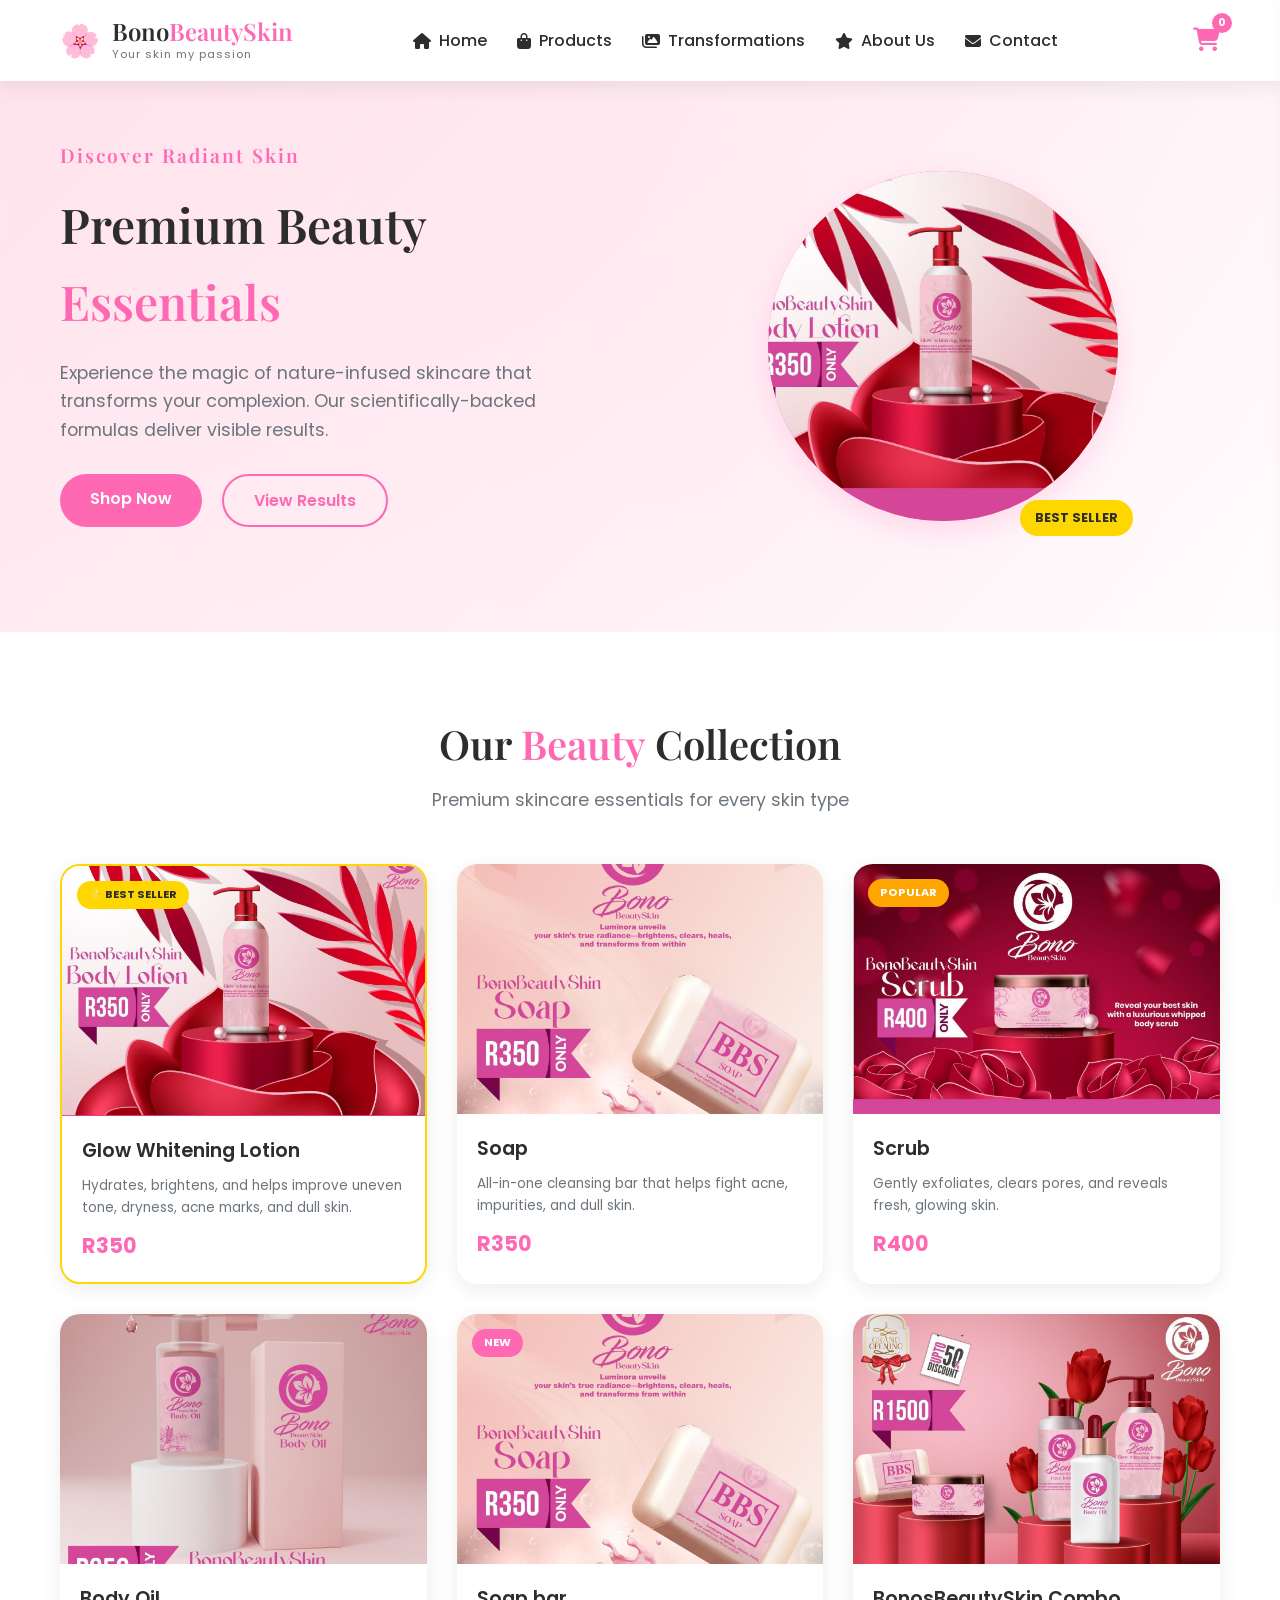
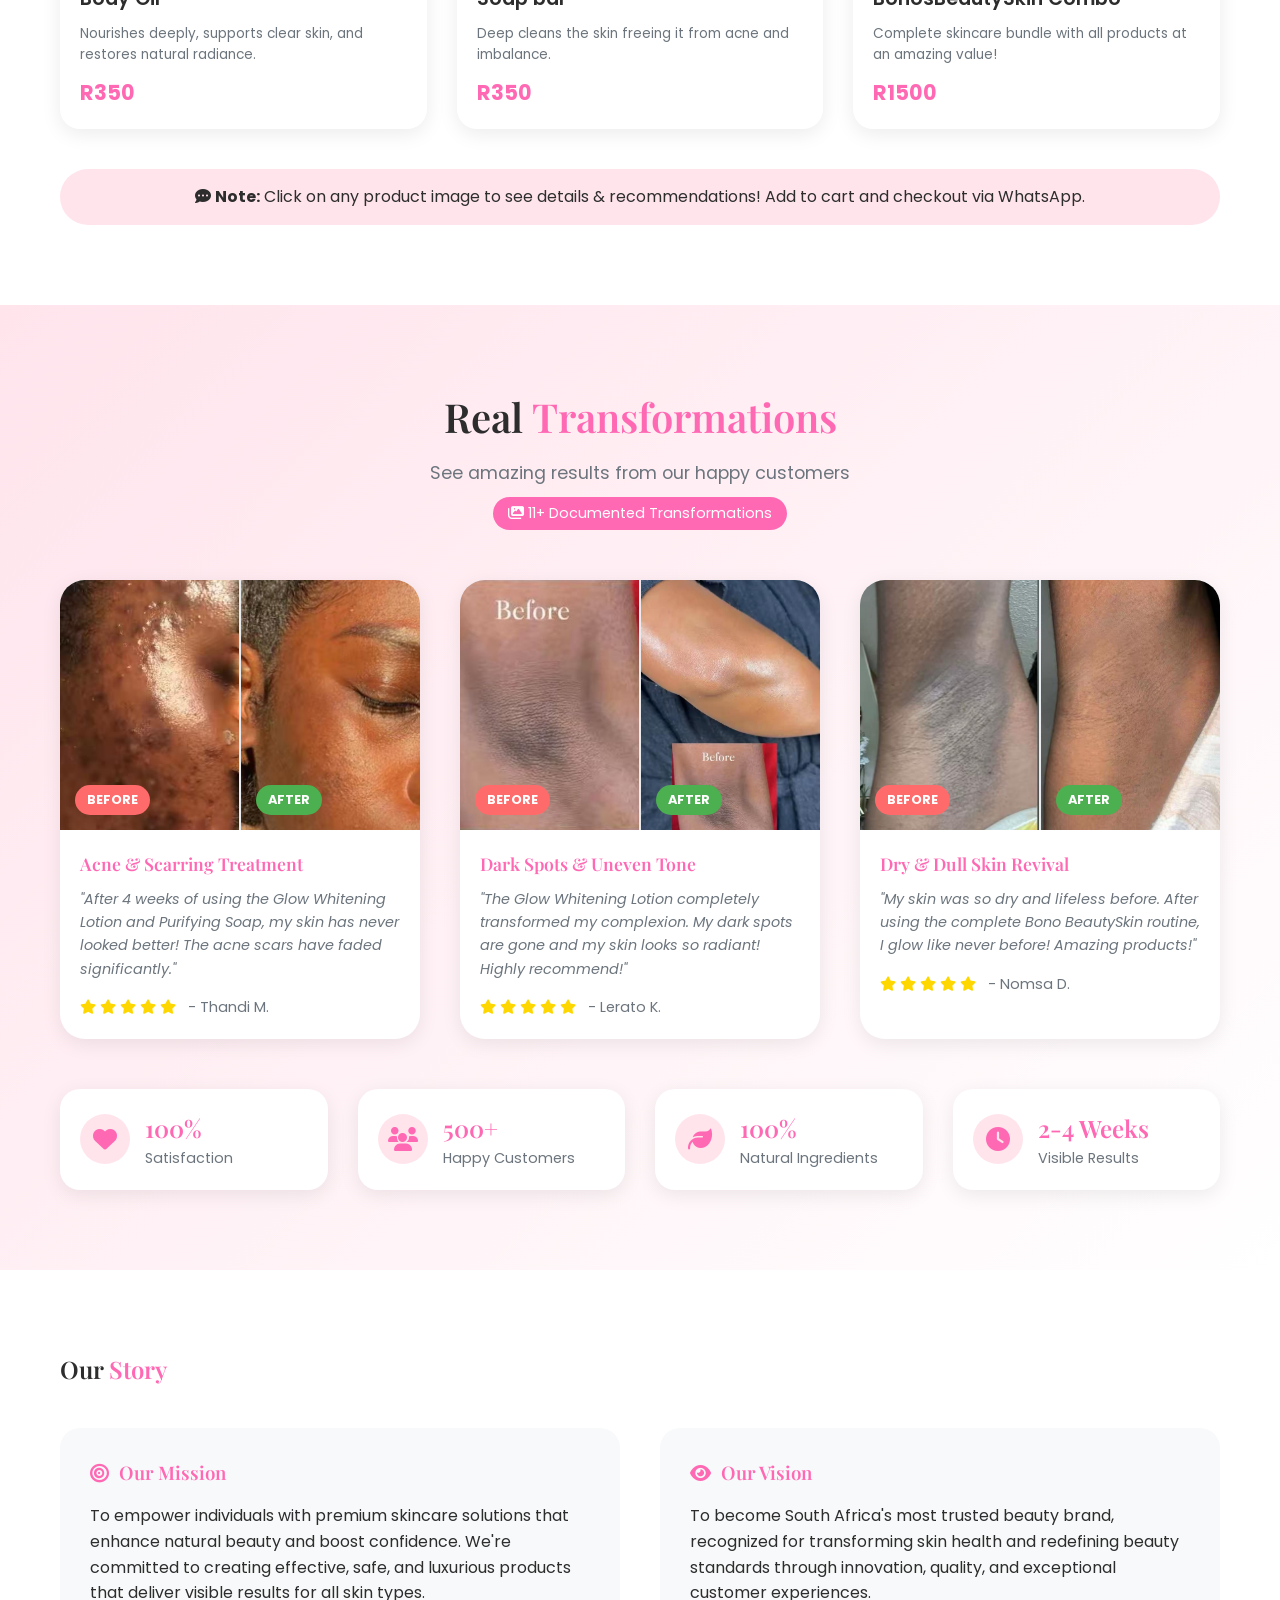
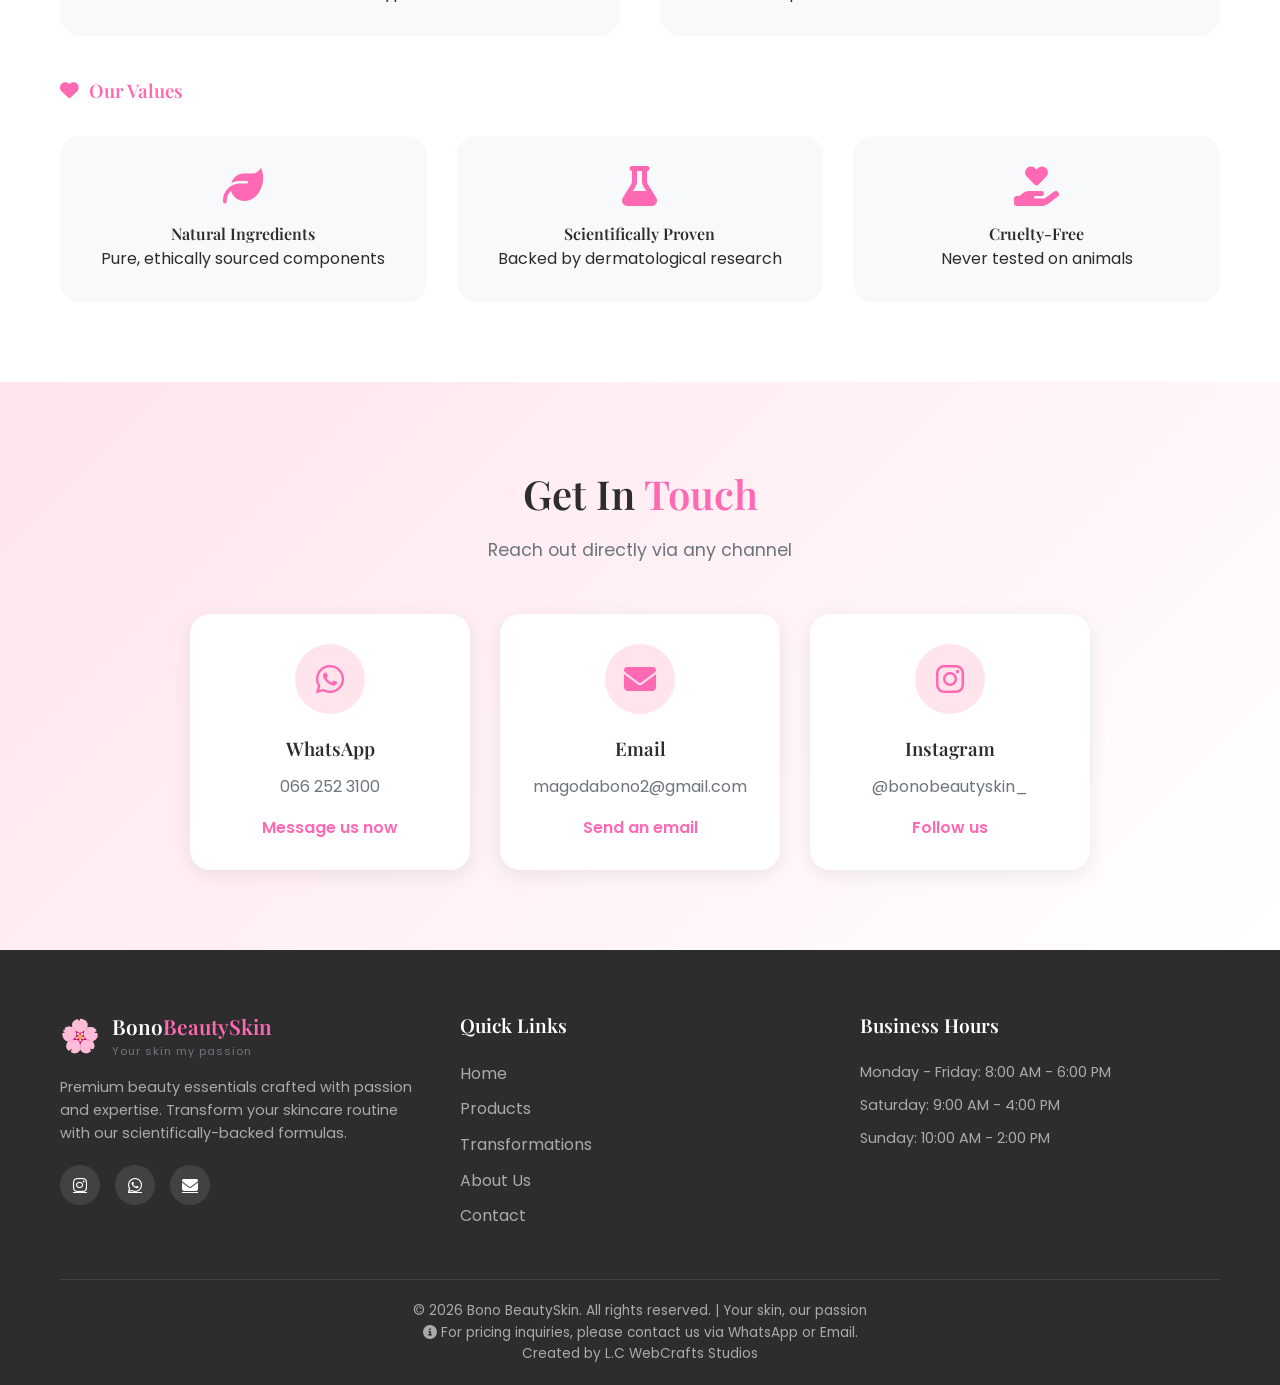
==== index.html @ 4035cdbd "Add files via upload" ====
<!DOCTYPE html>
<html lang="en">
<head>
    <meta charset="UTF-8">
    <meta name="viewport" content="width=device-width, initial-scale=1.0, user-scalable=yes">
    <title>Bono BeautySkin - Your Skin, My Passion</title>
    <link rel="stylesheet" href="style.css">
    <link rel="stylesheet" href="https://cdnjs.cloudflare.com/ajax/libs/font-awesome/6.4.0/css/all.min.css">
    <link href="https://fonts.googleapis.com/css2?family=Poppins:wght@300;400;500;600;700;800&family=Playfair+Display:wght@400;500;600;700;800&display=swap" rel="stylesheet">
</head>
<body>
    <!-- Header with Navigation -->
    <header class="header">
        <div class="container">
            <nav class="navbar">
                <div class="logo">
                    <div class="logo-icon">🌸</div>
                    <div class="logo-text">
                        <h1>Bono<span>BeautySkin</span></h1>
                        <p class="slogan">Your skin my passion</p>
                    </div>
                </div>
                
                <div class="nav-toggle" id="navToggle">
                    <i class="fas fa-bars"></i>
                </div>
                
                <ul class="nav-menu" id="navMenu">
                    <li><a href="#home"><i class="fas fa-home"></i> Home</a></li>
                    <li><a href="#products"><i class="fas fa-shopping-bag"></i> Products</a></li>
                    <li><a href="#before-after"><i class="fas fa-images"></i> Transformations</a></li>
                    <li><a href="#about"><i class="fas fa-star"></i> About Us</a></li>
                    <li><a href="#contact"><i class="fas fa-envelope"></i> Contact</a></li>
                </ul>
                
                <div class="cart-icon" id="cartIcon">
                    <i class="fas fa-shopping-cart"></i>
                    <span class="cart-count" id="cartCount">0</span>
                </div>
            </nav>
        </div>
    </header>

    <!-- Cart Sidebar -->
    <div class="cart-sidebar" id="cartSidebar">
        <div class="cart-header">
            <h3><i class="fas fa-shopping-bag"></i> Your Cart</h3>
            <button class="close-cart" id="closeCart"><i class="fas fa-times"></i></button>
        </div>
        <div class="cart-items" id="cartItems">
            <div class="empty-cart">
                <i class="fas fa-shopping-cart"></i>
                <p>Your cart is empty</p>
                <span>Add some beautiful products!</span>
            </div>
        </div>
        <div class="cart-footer">
            <div class="cart-total">
                <span>Total:</span>
                <span id="cartTotal">R0</span>
            </div>
            <button class="checkout-btn" id="checkoutBtn">
                <i class="fab fa-whatsapp"></i> Send Receipt via WhatsApp
            </button>
            <button class="clear-cart-btn" id="clearCartBtn">
                <i class="fas fa-trash-alt"></i> Clear Cart
            </button>
        </div>
    </div>
    <div class="cart-overlay" id="cartOverlay"></div>

    <!-- Hero Section -->
    <section id="home" class="hero">
        <div class="container">
            <div class="hero-content">
                <div class="hero-text">
                    <h2>Discover Radiant Skin</h2>
                    <h1>Premium Beauty <span class="highlight">Essentials</span></h1>
                    <p class="hero-subtitle">Experience the magic of nature-infused skincare that transforms your complexion. Our scientifically-backed formulas deliver visible results.</p>
                    <div class="hero-buttons">
                        <a href="#products" class="btn btn-primary">Shop Now</a>
                        <a href="#before-after" class="btn btn-secondary">View Results</a>
                    </div>
                </div>
                <div class="hero-image">
                    <div class="hero-image-container">
                        <div class="hero-product-img" style="background-image: url('images/products/product1.jpg');"></div>
                        <div class="product-badge">BEST SELLER</div>
                    </div>
                </div>
            </div>
        </div>
    </section>

    <!-- Featured Products Section -->
    <section id="products" class="products">
        <div class="container">
            <div class="section-header">
                <h2>Our <span class="highlight">Beauty</span> Collection</h2>
                <p>Premium skincare essentials for every skin type</p>
            </div>
            
            <div class="products-grid">
                <!-- Product 1 - Glow Whitening Lotion (Best Seller) -->
                <div class="product-card featured" data-id="1">
                    <div class="product-image" style="background-image: url('images/products/product1.jpg');">
                        <div class="product-overlay">
                            <button class="quick-view"><i class="fas fa-eye"></i> Quick View</button>
                            <button class="add-to-cart-btn" data-id="1"><i class="fas fa-cart-plus"></i> Add to Cart</button>
                        </div>
                        <span class="product-badge-best">⭐ BEST SELLER</span>
                    </div>
                    <div class="product-info">
                        <h3>Glow Whitening Lotion</h3>
                        <p>Hydrates, brightens, and helps improve uneven tone, dryness, acne marks, and dull skin.</p>
                        <div class="product-price">R350</div>
                    </div>
                </div>

                <!-- Product 2 -->
                <div class="product-card" data-id="2">
                    <div class="product-image" style="background-image: url('images/products/product2.jpg');">
                        <div class="product-overlay">
                            <button class="quick-view"><i class="fas fa-eye"></i> Quick View</button>
                            <button class="add-to-cart-btn" data-id="2"><i class="fas fa-cart-plus"></i> Add to Cart</button>
                        </div>
                    </div>
                    <div class="product-info">
                        <h3>Soap</h3>
                        <p>All-in-one cleansing bar that helps fight acne, impurities, and dull skin.</p>
                        <div class="product-price">R350</div>
                    </div>
                </div>

                <!-- Product 3 -->
                <div class="product-card" data-id="3">
                    <div class="product-image" style="background-image: url('images/products/product3.jpg');">
                        <div class="product-overlay">
                            <button class="quick-view"><i class="fas fa-eye"></i> Quick View</button>
                            <button class="add-to-cart-btn" data-id="3"><i class="fas fa-cart-plus"></i> Add to Cart</button>
                        </div>
                        <span class="product-badge-popular">POPULAR</span>
                    </div>
                    <div class="product-info">
                        <h3>Scrub</h3>
                        <p>Gently exfoliates, clears pores, and reveals fresh, glowing skin.</p>
                        <div class="product-price">R400</div>
                    </div>
                </div>

                <!-- Product 4 -->
                <div class="product-card" data-id="4">
                    <div class="product-image" style="background-image: url('images/products/product4.jpg');">
                        <div class="product-overlay">
                            <button class="quick-view"><i class="fas fa-eye"></i> Quick View</button>
                            <button class="add-to-cart-btn" data-id="4"><i class="fas fa-cart-plus"></i> Add to Cart</button>
                        </div>
                    </div>
                    <div class="product-info">
                        <h3>Body Oil</h3>
                        <p>Nourishes deeply, supports clear skin, and restores natural radiance.</p>
                        <div class="product-price">R350</div>
                    </div>
                </div>

                <!-- Product 5 -->
                <div class="product-card" data-id="5">
                    <div class="product-image" style="background-image: url('images/products/product5.jpg');">
                        <div class="product-overlay">
                            <button class="quick-view"><i class="fas fa-eye"></i> Quick View</button>
                            <button class="add-to-cart-btn" data-id="5"><i class="fas fa-cart-plus"></i> Add to Cart</button>
                        </div>
                        <span class="product-badge-new">NEW</span>
                    </div>
                    <div class="product-info">
                        <h3>Soap bar</h3>
                        <p>Deep cleans the skin freeing it from acne and imbalance.</p>
                        <div class="product-price">R350</div>
                    </div>
                </div>

                <!-- Product 6 -->
                <div class="product-card" data-id="6">
                    <div class="product-image" style="background-image: url('images/products/product6.jpg');">
                        <div class="product-overlay">
                            <button class="quick-view"><i class="fas fa-eye"></i> Quick View</button>
                            <button class="add-to-cart-btn" data-id="6"><i class="fas fa-cart-plus"></i> Add to Cart</button>
                        </div>
                    </div>
                    <div class="product-info">
                        <h3>BonosBeautySkin Combo</h3>
                        <p>Complete skincare bundle with all products at an amazing value!</p>
                        <div class="product-price">R1500</div>
                    </div>
                </div>
            </div>
            
            <div class="price-note">
                <p><i class="fas fa-comment-dots"></i> <strong>Note:</strong> Click on any product image to see details & recommendations! Add to cart and checkout via WhatsApp.</p>
            </div>
        </div>
    </section>

    <!-- Transformations Section -->
    <section id="before-after" class="before-after">
        <div class="container">
            <div class="section-header">
                <h2>Real <span class="highlight">Transformations</span></h2>
                <p>See amazing results from our happy customers</p>
                <div class="transform-count"><i class="fas fa-images"></i> 11+ Documented Transformations</div>
            </div>
            
            <!-- Transformation Gallery -->
            <div class="transformations-gallery">
                <div class="transformation-card">
                    <div class="transformation-images">
                        <div class="before-img" style="background-image: url('images/transformations/before1.jpg');">
                            <span class="label">BEFORE</span>
                        </div>
                        <div class="after-img" style="background-image: url('images/transformations/after1.jpg');">
                            <span class="label">AFTER</span>
                        </div>
                    </div>
                    <div class="transformation-info">
                        <h4>Acne & Scarring Treatment</h4>
                        <p>"After 4 weeks of using the Glow Whitening Lotion and Purifying Soap, my skin has never looked better! The acne scars have faded significantly."</p>
                        <div class="customer-rating">
                            <i class="fas fa-star"></i>
                            <i class="fas fa-star"></i>
                            <i class="fas fa-star"></i>
                            <i class="fas fa-star"></i>
                            <i class="fas fa-star"></i>
                            <span>- Thandi M.</span>
                        </div>
                    </div>
                </div>

                <div class="transformation-card">
                    <div class="transformation-images">
                        <div class="before-img" style="background-image: url('images/transformations/before2.jpg');">
                            <span class="label">BEFORE</span>
                        </div>
                        <div class="after-img" style="background-image: url('images/transformations/after2.jpg');">
                            <span class="label">AFTER</span>
                        </div>
                    </div>
                    <div class="transformation-info">
                        <h4>Dark Spots & Uneven Tone</h4>
                        <p>"The Glow Whitening Lotion completely transformed my complexion. My dark spots are gone and my skin looks so radiant! Highly recommend!"</p>
                        <div class="customer-rating">
                            <i class="fas fa-star"></i>
                            <i class="fas fa-star"></i>
                            <i class="fas fa-star"></i>
                            <i class="fas fa-star"></i>
                            <i class="fas fa-star"></i>
                            <span>- Lerato K.</span>
                        </div>
                    </div>
                </div>

                <div class="transformation-card">
                    <div class="transformation-images">
                        <div class="before-img" style="background-image: url('images/transformations/before3.jpg');">
                            <span class="label">BEFORE</span>
                        </div>
                        <div class="after-img" style="background-image: url('images/transformations/after3.jpg');">
                            <span class="label">AFTER</span>
                        </div>
                    </div>
                    <div class="transformation-info">
                        <h4>Dry & Dull Skin Revival</h4>
                        <p>"My skin was so dry and lifeless before. After using the complete Bono BeautySkin routine, I glow like never before! Amazing products!"</p>
                        <div class="customer-rating">
                            <i class="fas fa-star"></i>
                            <i class="fas fa-star"></i>
                            <i class="fas fa-star"></i>
                            <i class="fas fa-star"></i>
                            <i class="fas fa-star"></i>
                            <span>- Nomsa D.</span>
                        </div>
                    </div>
                </div>
            </div>

            <div class="stats-banner">
                <div class="stat-item">
                    <div class="stat-icon"><i class="fas fa-heart"></i></div>
                    <div class="stat-content">
                        <h3>100%</h3>
                        <p>Satisfaction</p>
                    </div>
                </div>
                <div class="stat-item">
                    <div class="stat-icon"><i class="fas fa-users"></i></div>
                    <div class="stat-content">
                        <h3>500+</h3>
                        <p>Happy Customers</p>
                    </div>
                </div>
                <div class="stat-item">
                    <div class="stat-icon"><i class="fas fa-leaf"></i></div>
                    <div class="stat-content">
                        <h3>100%</h3>
                        <p>Natural Ingredients</p>
                    </div>
                </div>
                <div class="stat-item">
                    <div class="stat-icon"><i class="fas fa-clock"></i></div>
                    <div class="stat-content">
                        <h3>2-4 Weeks</h3>
                        <p>Visible Results</p>
                    </div>
                </div>
            </div>
        </div>
    </section>

    <!-- About Section -->
    <section id="about" class="about">
        <div class="container">
            <div class="about-text">
                <h2>Our <span class="highlight">Story</span></h2>
                <div class="mission-vision">
                    <div class="mission">
                        <h3><i class="fas fa-bullseye"></i> Our Mission</h3>
                        <p>To empower individuals with premium skincare solutions that enhance natural beauty and boost confidence. We're committed to creating effective, safe, and luxurious products that deliver visible results for all skin types.</p>
                    </div>
                    <div class="vision">
                        <h3><i class="fas fa-eye"></i> Our Vision</h3>
                        <p>To become South Africa's most trusted beauty brand, recognized for transforming skin health and redefining beauty standards through innovation, quality, and exceptional customer experiences.</p>
                    </div>
                </div>
                <div class="values">
                    <h3><i class="fas fa-heart"></i> Our Values</h3>
                    <div class="values-grid">
                        <div class="value-item">
                            <i class="fas fa-leaf"></i>
                            <h4>Natural Ingredients</h4>
                            <p>Pure, ethically sourced components</p>
                        </div>
                        <div class="value-item">
                            <i class="fas fa-flask"></i>
                            <h4>Scientifically Proven</h4>
                            <p>Backed by dermatological research</p>
                        </div>
                        <div class="value-item">
                            <i class="fas fa-hand-holding-heart"></i>
                            <h4>Cruelty-Free</h4>
                            <p>Never tested on animals</p>
                        </div>
                    </div>
                </div>
            </div>
        </div>
    </section>

    <!-- Contact Section -->
    <section id="contact" class="contact">
        <div class="container">
            <div class="section-header">
                <h2>Get In <span class="highlight">Touch</span></h2>
                <p>Reach out directly via any channel</p>
            </div>
            <div class="contact-info-full">
                <div class="contact-card">
                    <div class="contact-icon"><i class="fab fa-whatsapp"></i></div>
                    <div class="contact-details">
                        <h3>WhatsApp</h3>
                        <p>066 252 3100</p>
                        <a href="https://wa.me/27662523100" class="contact-link">Message us now</a>
                    </div>
                </div>
                <div class="contact-card">
                    <div class="contact-icon"><i class="fas fa-envelope"></i></div>
                    <div class="contact-details">
                        <h3>Email</h3>
                        <p>magodabono2@gmail.com</p>
                        <a href="mailto:magodabono2@gmail.com" class="contact-link">Send an email</a>
                    </div>
                </div>
                <div class="contact-card">
                    <div class="contact-icon"><i class="fab fa-instagram"></i></div>
                    <div class="contact-details">
                        <h3>Instagram</h3>
                        <p>@bonobeautyskin_</p>
                        <a href="https://instagram.com/bonobeautyskin_" class="contact-link">Follow us</a>
                    </div>
                </div>
            </div>
        </div>
    </section>

    <!-- Footer -->
    <footer class="footer">
        <div class="container">
            <div class="footer-content">
                <div class="footer-section">
                    <div class="logo">
                        <div class="logo-icon">🌸</div>
                        <div class="logo-text">
                            <h2>Bono<span>BeautySkin</span></h2>
                            <p class="slogan">Your skin my passion</p>
                        </div>
                    </div>
                    <p class="footer-description">Premium beauty essentials crafted with passion and expertise. Transform your skincare routine with our scientifically-backed formulas.</p>
                    <div class="social-links">
                        <a href="https://instagram.com/bonobeautyskin_" class="social-link"><i class="fab fa-instagram"></i></a>
                        <a href="https://wa.me/27662523100" class="social-link"><i class="fab fa-whatsapp"></i></a>
                        <a href="mailto:magodabono2@gmail.com" class="social-link"><i class="fas fa-envelope"></i></a>
                    </div>
                </div>
                <div class="footer-section">
                    <h3>Quick Links</h3>
                    <ul>
                        <li><a href="#home">Home</a></li>
                        <li><a href="#products">Products</a></li>
                        <li><a href="#before-after">Transformations</a></li>
                        <li><a href="#about">About Us</a></li>
                        <li><a href="#contact">Contact</a></li>
                    </ul>
                </div>
                <div class="footer-section">
                    <h3>Business Hours</h3>
                    <ul class="business-hours">
                        <li>Monday - Friday: 8:00 AM - 6:00 PM</li>
                        <li>Saturday: 9:00 AM - 4:00 PM</li>
                        <li>Sunday: 10:00 AM - 2:00 PM</li>
                    </ul>
                </div>
            </div>
            <div class="footer-bottom">
                <p>&copy; <span id="currentYear"></span> Bono BeautySkin. All rights reserved. | Your skin, our passion</p>
                <p class="price-disclaimer"><i class="fas fa-info-circle"></i> For pricing inquiries, please contact us via WhatsApp or Email.</p>
                <p class="created-by">Created by L.C WebCrafts Studios</p>
            </div>
        </div>
    </footer>

    <!-- Product Modal -->
    <div class="product-modal" id="productModal">
        <div class="modal-overlay" id="modalOverlay"></div>
        <div class="modal-content">
            <button class="modal-close" id="modalClose"><i class="fas fa-times"></i></button>
            <div id="modalProductContent"></div>
        </div>
    </div>

    <script src="script.js"></script>
</body>
</html>
---- style.css ----
/* Reset & Base Styles */
* {
    margin: 0;
    padding: 0;
    box-sizing: border-box;
}

:root {
    --primary-pink: #ff69b4;
    --dark-pink: #db7093;
    --light-pink: #ffb6c1;
    --soft-pink: #ffe4ec;
    --text-dark: #2d2d2d;
    --text-light: #6c757d;
    --white: #ffffff;
    --light-gray: #f8f9fa;
    --medium-gray: #e9ecef;
    --shadow: 0 5px 20px rgba(0, 0, 0, 0.08);
    --shadow-hover: 0 10px 30px rgba(255, 105, 180, 0.2);
    --transition: all 0.3s ease;
}

body {
    font-family: 'Poppins', sans-serif;
    color: var(--text-dark);
    line-height: 1.6;
    overflow-x: hidden;
    background: var(--white);
}

.container {
    max-width: 1200px;
    margin: 0 auto;
    padding: 0 20px;
}

/* Typography */
h1, h2, h3, h4, h5, h6 {
    font-family: 'Playfair Display', serif;
    font-weight: 600;
}

.highlight {
    color: var(--primary-pink);
}

.section-header {
    text-align: center;
    margin-bottom: 50px;
}

.section-header h2 {
    font-size: 2.5rem;
    margin-bottom: 10px;
}

.section-header p {
    color: var(--text-light);
    font-size: 1.1rem;
}

/* Header & Navigation */
.header {
    position: fixed;
    top: 0;
    width: 100%;
    background: var(--white);
    box-shadow: var(--shadow);
    z-index: 1000;
    transition: var(--transition);
}

.navbar {
    display: flex;
    justify-content: space-between;
    align-items: center;
    padding: 15px 0;
}

.logo {
    display: flex;
    align-items: center;
    gap: 12px;
}

.logo-icon {
    font-size: 2rem;
}

.logo-text h1 {
    font-size: 1.5rem;
    margin: 0;
    line-height: 1.2;
}

.logo-text h1 span {
    color: var(--primary-pink);
}

.slogan {
    font-size: 0.7rem;
    color: var(--text-light);
    letter-spacing: 1px;
}

.nav-menu {
    display: flex;
    list-style: none;
    gap: 30px;
}

.nav-menu li a {
    text-decoration: none;
    color: var(--text-dark);
    font-weight: 500;
    transition: var(--transition);
    display: flex;
    align-items: center;
    gap: 8px;
}

.nav-menu li a:hover {
    color: var(--primary-pink);
}

.nav-toggle {
    display: none;
    font-size: 1.5rem;
    cursor: pointer;
}

/* Cart Icon */
.cart-icon {
    position: relative;
    cursor: pointer;
    font-size: 1.5rem;
    color: var(--primary-pink);
    transition: var(--transition);
    margin-left: 15px;
}

.cart-icon:hover {
    transform: scale(1.1);
}

.cart-count {
    position: absolute;
    top: -8px;
    right: -12px;
    background: var(--primary-pink);
    color: white;
    font-size: 0.7rem;
    font-weight: bold;
    width: 20px;
    height: 20px;
    border-radius: 50%;
    display: flex;
    align-items: center;
    justify-content: center;
}

/* Cart Sidebar */
.cart-sidebar {
    position: fixed;
    top: 0;
    right: -400px;
    width: 380px;
    height: 100vh;
    background: var(--white);
    box-shadow: -5px 0 30px rgba(0, 0, 0, 0.1);
    z-index: 2000;
    transition: right 0.4s cubic-bezier(0.2, 0.9, 0.4, 1.1);
    display: flex;
    flex-direction: column;
}

.cart-sidebar.open {
    right: 0;
}

.cart-overlay {
    position: fixed;
    top: 0;
    left: 0;
    width: 100%;
    height: 100%;
    background: rgba(0, 0, 0, 0.5);
    backdrop-filter: blur(5px);
    z-index: 1999;
    opacity: 0;
    visibility: hidden;
    transition: all 0.3s ease;
}

.cart-overlay.active {
    opacity: 1;
    visibility: visible;
}

.cart-header {
    padding: 20px;
    background: linear-gradient(135deg, var(--primary-pink), var(--dark-pink));
    color: white;
    display: flex;
    justify-content: space-between;
    align-items: center;
}

.cart-header h3 {
    margin: 0;
    font-size: 1.3rem;
}

.close-cart {
    background: none;
    border: none;
    color: white;
    font-size: 1.5rem;
    cursor: pointer;
    transition: var(--transition);
}

.close-cart:hover {
    transform: rotate(90deg);
}

.cart-items {
    flex: 1;
    overflow-y: auto;
    padding: 20px;
}

.empty-cart {
    text-align: center;
    padding: 50px 20px;
    color: var(--text-light);
}

.empty-cart i {
    font-size: 4rem;
    color: var(--light-pink);
    margin-bottom: 15px;
}

.empty-cart p {
    font-size: 1.1rem;
    margin-bottom: 5px;
}

.empty-cart span {
    font-size: 0.9rem;
}

.cart-item {
    display: flex;
    gap: 15px;
    margin-bottom: 20px;
    padding-bottom: 15px;
    border-bottom: 1px solid var(--medium-gray);
    animation: slideIn 0.3s ease;
}

.cart-item-img {
    width: 70px;
    height: 70px;
    background-size: cover !important;
    background-position: center !important;
    border-radius: 12px;
}

.cart-item-details {
    flex: 1;
}

.cart-item-details h4 {
    font-size: 1rem;
    margin-bottom: 5px;
    font-family: 'Poppins', sans-serif;
}

.cart-item-price {
    color: var(--primary-pink);
    font-weight: 600;
    font-size: 0.9rem;
}

.cart-item-quantity {
    display: flex;
    align-items: center;
    gap: 10px;
    margin-top: 8px;
}

.qty-btn {
    width: 28px;
    height: 28px;
    border-radius: 50%;
    border: none;
    background: var(--soft-pink);
    color: var(--primary-pink);
    cursor: pointer;
    font-weight: bold;
    transition: var(--transition);
}

.qty-btn:hover {
    background: var(--primary-pink);
    color: white;
    transform: scale(1.05);
}

.remove-item {
    background: none;
    border: none;
    color: #ff6b6b;
    cursor: pointer;
    font-size: 1rem;
    margin-left: auto;
    transition: var(--transition);
}

.remove-item:hover {
    transform: scale(1.1);
    color: #ff4444;
}

.cart-footer {
    padding: 20px;
    border-top: 1px solid var(--medium-gray);
}

.cart-total {
    font-size: 1.3rem;
    font-weight: bold;
    margin-bottom: 15px;
    display: flex;
    justify-content: space-between;
}

.checkout-btn, .clear-cart-btn {
    width: 100%;
    padding: 14px;
    border-radius: 30px;
    font-weight: 600;
    cursor: pointer;
    transition: var(--transition);
    display: flex;
    align-items: center;
    justify-content: center;
    gap: 10px;
    margin-bottom: 10px;
    border: none;
}

.checkout-btn {
    background: var(--primary-pink);
    color: white;
}

.checkout-btn:hover {
    background: var(--dark-pink);
    transform: translateY(-2px);
    box-shadow: 0 5px 15px rgba(255, 105, 180, 0.3);
}

.clear-cart-btn {
    background: transparent;
    color: var(--text-light);
    border: 1px solid var(--medium-gray);
}

.clear-cart-btn:hover {
    background: #ff6b6b;
    color: white;
    border-color: #ff6b6b;
}

/* Hero Section */
.hero {
    padding: 140px 0 80px;
    background: linear-gradient(135deg, var(--soft-pink) 0%, var(--white) 100%);
    position: relative;
    overflow: hidden;
}

.hero::before {
    content: '';
    position: absolute;
    top: -50%;
    right: -50%;
    width: 200%;
    height: 200%;
    background: radial-gradient(circle, rgba(255,105,180,0.05) 0%, transparent 70%);
    animation: rotate 20s linear infinite;
}

@keyframes rotate {
    from { transform: rotate(0deg); }
    to { transform: rotate(360deg); }
}

.hero-content {
    display: flex;
    align-items: center;
    gap: 50px;
    flex-wrap: wrap;
    position: relative;
    z-index: 1;
}

.hero-text {
    flex: 1;
}

.hero-text h2 {
    font-size: 1.2rem;
    color: var(--primary-pink);
    letter-spacing: 2px;
    margin-bottom: 15px;
}

.hero-text h1 {
    font-size: 3rem;
    margin-bottom: 20px;
}

.hero-subtitle {
    font-size: 1.1rem;
    color: var(--text-light);
    margin-bottom: 30px;
}

.hero-buttons {
    display: flex;
    gap: 20px;
    flex-wrap: wrap;
    margin-bottom: 25px;
}

.btn {
    padding: 12px 30px;
    border-radius: 30px;
    text-decoration: none;
    font-weight: 600;
    transition: var(--transition);
    display: inline-block;
}

.btn-primary {
    background: var(--primary-pink);
    color: white;
}

.btn-primary:hover {
    background: var(--dark-pink);
    transform: translateY(-2px);
    box-shadow: var(--shadow-hover);
}

.btn-secondary {
    border: 2px solid var(--primary-pink);
    color: var(--primary-pink);
}

.btn-secondary:hover {
    background: var(--primary-pink);
    color: white;
}

.hero-image {
    flex: 1;
    display: flex;
    justify-content: center;
}

.hero-image-container {
    width: 350px;
    height: 350px;
    background: linear-gradient(135deg, var(--primary-pink), var(--dark-pink));
    border-radius: 50%;
    position: relative;
    box-shadow: var(--shadow-hover);
    animation: float 3s ease-in-out infinite;
}

@keyframes float {
    0%, 100% { transform: translateY(0px); }
    50% { transform: translateY(-20px); }
}

.hero-product-img {
    width: 100%;
    height: 100%;
    background-size: cover;
    background-position: center;
    border-radius: 50%;
}

.product-badge {
    position: absolute;
    bottom: -15px;
    right: -15px;
    background: gold;
    color: #2d2d2d;
    padding: 8px 15px;
    border-radius: 20px;
    font-weight: bold;
    font-size: 0.8rem;
    animation: bounce 1s ease-in-out;
}

@keyframes bounce {
    0%, 100% { transform: translateY(0); }
    50% { transform: translateY(-10px); }
}

/* Products Section */
.products {
    padding: 80px 0;
    background: var(--white);
}

.products-grid {
    display: grid;
    grid-template-columns: repeat(auto-fill, minmax(300px, 1fr));
    gap: 30px;
}

.product-card {
    background: var(--white);
    border-radius: 20px;
    overflow: hidden;
    box-shadow: var(--shadow);
    transition: all 0.4s cubic-bezier(0.2, 0.9, 0.4, 1.1);
    animation: fadeInUp 0.6s ease-out;
}

.product-card:hover {
    transform: translateY(-10px);
    box-shadow: var(--shadow-hover);
}

.product-card.featured {
    border: 2px solid gold;
    position: relative;
}

.product-image {
    height: 250px;
    background-size: cover !important;
    background-position: center !important;
    position: relative;
    cursor: pointer;
    overflow: hidden;
}

.product-overlay {
    position: absolute;
    top: 0;
    left: 0;
    width: 100%;
    height: 100%;
    background: rgba(0, 0, 0, 0.7);
    display: flex;
    flex-direction: column;
    justify-content: center;
    align-items: center;
    gap: 15px;
    opacity: 0;
    transition: all 0.4s ease;
}

.product-card:hover .product-overlay {
    opacity: 1;
}

.quick-view, .add-to-cart-btn {
    padding: 10px 20px;
    border-radius: 30px;
    border: none;
    cursor: pointer;
    font-weight: 500;
    transition: all 0.3s ease;
}

.quick-view {
    background: var(--white);
    color: var(--primary-pink);
}

.add-to-cart-btn {
    background: var(--primary-pink);
    color: white;
}

.quick-view:hover, .add-to-cart-btn:hover {
    transform: scale(1.05);
}

.product-badge-best, .product-badge-popular, .product-badge-new {
    position: absolute;
    top: 15px;
    left: 15px;
    padding: 5px 12px;
    border-radius: 20px;
    font-size: 0.7rem;
    font-weight: bold;
}

.product-badge-best {
    background: gold;
    color: #2d2d2d;
}

.product-badge-popular {
    background: #ffa500;
    color: white;
}

.product-badge-new {
    background: var(--primary-pink);
    color: white;
}

.product-info {
    padding: 20px;
}

.product-info h3 {
    font-size: 1.2rem;
    margin-bottom: 8px;
    font-family: 'Poppins', sans-serif;
}

.product-info p {
    color: var(--text-light);
    font-size: 0.85rem;
    margin-bottom: 10px;
}

.product-price {
    font-size: 1.3rem;
    font-weight: 700;
    color: var(--primary-pink);
    margin-top: 10px;
}

.price-note {
    text-align: center;
    margin-top: 40px;
    padding: 15px;
    background: var(--soft-pink);
    border-radius: 50px;
}

/* Transformations Gallery */
.before-after {
    padding: 80px 0;
    background: linear-gradient(135deg, var(--soft-pink), var(--white));
}

.transformations-gallery {
    display: grid;
    grid-template-columns: repeat(auto-fit, minmax(320px, 1fr));
    gap: 40px;
    margin-bottom: 50px;
}

.transformation-card {
    background: var(--white);
    border-radius: 25px;
    overflow: hidden;
    box-shadow: var(--shadow);
    transition: all 0.4s ease;
    animation: fadeInUp 0.6s ease-out;
}

.transformation-card:hover {
    transform: translateY(-5px);
    box-shadow: var(--shadow-hover);
}

.transformation-images {
    display: grid;
    grid-template-columns: 1fr 1fr;
    gap: 2px;
    background: var(--medium-gray);
}

.before-img, .after-img {
    height: 250px;
    background-size: cover !important;
    background-position: center !important;
    position: relative;
    transition: transform 0.4s ease;
    overflow: hidden;
    cursor: pointer;
}

.before-img:hover, .after-img:hover {
    transform: scale(1.05);
}

.before-img .label, .after-img .label {
    position: absolute;
    bottom: 15px;
    left: 15px;
    background: rgba(0, 0, 0, 0.7);
    color: white;
    padding: 5px 12px;
    border-radius: 20px;
    font-size: 0.8rem;
    font-weight: bold;
}

.before-img .label {
    background: #ff6b6b;
}

.after-img .label {
    background: #4caf50;
}

.transformation-info {
    padding: 20px;
}

.transformation-info h4 {
    font-size: 1.1rem;
    margin-bottom: 10px;
    color: var(--primary-pink);
}

.transformation-info p {
    color: var(--text-light);
    font-size: 0.9rem;
    margin-bottom: 15px;
    font-style: italic;
}

.customer-rating {
    color: gold;
    font-size: 0.9rem;
}

.customer-rating span {
    color: var(--text-light);
    margin-left: 8px;
}

/* Stats Banner */
.stats-banner {
    display: grid;
    grid-template-columns: repeat(auto-fit, minmax(200px, 1fr));
    gap: 30px;
    margin-top: 40px;
}

.stat-item {
    display: flex;
    align-items: center;
    gap: 15px;
    background: var(--white);
    padding: 20px;
    border-radius: 20px;
    box-shadow: var(--shadow);
    transition: all 0.3s ease;
}

.stat-item:hover {
    transform: translateY(-5px);
    box-shadow: var(--shadow-hover);
}

.stat-icon {
    width: 50px;
    height: 50px;
    background: var(--soft-pink);
    border-radius: 50%;
    display: flex;
    align-items: center;
    justify-content: center;
    font-size: 1.5rem;
    color: var(--primary-pink);
}

.stat-content h3 {
    font-size: 1.5rem;
    margin: 0;
    color: var(--primary-pink);
}

.stat-content p {
    margin: 0;
    color: var(--text-light);
    font-size: 0.9rem;
}

.transform-count {
    display: inline-block;
    margin-top: 10px;
    padding: 5px 15px;
    background: var(--primary-pink);
    color: white;
    border-radius: 20px;
    font-size: 0.9rem;
}

/* About Section */
.about {
    padding: 80px 0;
    background: var(--white);
}

.mission-vision {
    display: grid;
    grid-template-columns: repeat(auto-fit, minmax(300px, 1fr));
    gap: 40px;
    margin: 40px 0;
}

.mission, .vision {
    background: var(--light-gray);
    padding: 30px;
    border-radius: 20px;
    transition: all 0.3s ease;
}

.mission:hover, .vision:hover {
    transform: translateY(-5px);
    box-shadow: var(--shadow);
}

.mission h3, .vision h3, .values h3 {
    color: var(--primary-pink);
    margin-bottom: 15px;
    display: flex;
    align-items: center;
    gap: 10px;
}

.values-grid {
    display: grid;
    grid-template-columns: repeat(auto-fit, minmax(250px, 1fr));
    gap: 30px;
    margin-top: 30px;
}

.value-item {
    text-align: center;
    padding: 30px;
    background: var(--light-gray);
    border-radius: 20px;
    transition: all 0.3s ease;
}

.value-item:hover {
    transform: translateY(-5px);
    box-shadow: var(--shadow);
}

.value-item i {
    font-size: 2.5rem;
    color: var(--primary-pink);
    margin-bottom: 15px;
}

/* Contact Section */
.contact {
    padding: 80px 0;
    background: linear-gradient(135deg, var(--soft-pink), var(--white));
}

.contact-info-full {
    display: grid;
    grid-template-columns: repeat(auto-fit, minmax(280px, 1fr));
    gap: 30px;
    max-width: 900px;
    margin: 0 auto;
}

.contact-card {
    background: var(--white);
    padding: 30px;
    border-radius: 20px;
    text-align: center;
    transition: all 0.3s ease;
    box-shadow: var(--shadow);
}

.contact-card:hover {
    transform: translateY(-5px);
    box-shadow: var(--shadow-hover);
}

.contact-icon {
    width: 70px;
    height: 70px;
    background: var(--soft-pink);
    border-radius: 50%;
    display: flex;
    align-items: center;
    justify-content: center;
    margin: 0 auto 20px;
    font-size: 2rem;
    color: var(--primary-pink);
}

.contact-details h3 {
    margin-bottom: 10px;
}

.contact-details p {
    color: var(--text-light);
    margin-bottom: 15px;
}

.contact-link {
    color: var(--primary-pink);
    text-decoration: none;
    font-weight: 600;
}

.contact-link:hover {
    text-decoration: underline;
}

/* Footer */
.footer {
    background: #2d2d2d;
    color: var(--white);
    padding: 60px 0 20px;
}

.footer-content {
    display: grid;
    grid-template-columns: repeat(auto-fit, minmax(250px, 1fr));
    gap: 40px;
    margin-bottom: 40px;
}

.footer-section .logo {
    margin-bottom: 15px;
}

.footer-section .logo-text h2 {
    font-size: 1.3rem;
    color: var(--white);
}

.footer-section .logo-text h2 span {
    color: var(--primary-pink);
}

.footer-description {
    color: #aaa;
    margin-top: 15px;
    font-size: 0.9rem;
}

.social-links {
    display: flex;
    gap: 15px;
    margin-top: 20px;
}

.social-link {
    width: 40px;
    height: 40px;
    background: rgba(255, 255, 255, 0.1);
    border-radius: 50%;
    display: flex;
    align-items: center;
    justify-content: center;
    color: var(--white);
    transition: var(--transition);
}

.social-link:hover {
    background: var(--primary-pink);
    transform: translateY(-3px);
}

.footer-section h3 {
    margin-bottom: 20px;
    font-size: 1.2rem;
}

.footer-section ul {
    list-style: none;
}

.footer-section ul li {
    margin-bottom: 10px;
}

.footer-section ul li a {
    color: #aaa;
    text-decoration: none;
    transition: var(--transition);
}

.footer-section ul li a:hover {
    color: var(--primary-pink);
    padding-left: 5px;
}

.business-hours li {
    color: #aaa;
    font-size: 0.9rem;
}

.footer-bottom {
    text-align: center;
    padding-top: 20px;
    border-top: 1px solid rgba(255, 255, 255, 0.1);
    font-size: 0.85rem;
    color: #aaa;
}

/* Modal Styles */
.product-modal {
    position: fixed;
    top: 0;
    left: 0;
    width: 100%;
    height: 100%;
    z-index: 3000;
    display: flex;
    align-items: center;
    justify-content: center;
    visibility: hidden;
    opacity: 0;
    transition: all 0.3s ease;
}

.product-modal.active {
    visibility: visible;
    opacity: 1;
}

.modal-overlay {
    position: absolute;
    top: 0;
    left: 0;
    width: 100%;
    height: 100%;
    background: rgba(0, 0, 0, 0.7);
    backdrop-filter: blur(8px);
}

.modal-content {
    position: relative;
    background: white;
    max-width: 900px;
    width: 90%;
    max-height: 85vh;
    overflow-y: auto;
    border-radius: 30px;
    padding: 30px;
    animation: modalZoom 0.4s ease;
}

@keyframes modalZoom {
    from { transform: scale(0.9); opacity: 0; }
    to { transform: scale(1); opacity: 1; }
}

.modal-close {
    position: absolute;
    top: 20px;
    right: 25px;
    background: var(--soft-pink);
    border: none;
    width: 40px;
    height: 40px;
    border-radius: 50%;
    font-size: 1.2rem;
    cursor: pointer;
    color: var(--primary-pink);
    transition: var(--transition);
    z-index: 10;
}

.modal-close:hover {
    background: var(--primary-pink);
    color: white;
    transform: rotate(90deg);
}

.modal-product-detail {
    display: flex;
    gap: 30px;
    flex-wrap: wrap;
}

.modal-product-image {
    flex: 1;
    min-width: 200px;
    height: 300px;
    background-size: cover;
    background-position: center;
    border-radius: 20px;
    box-shadow: var(--shadow);
}

.modal-product-info {
    flex: 2;
}

.modal-product-info h2 {
    font-size: 1.8rem;
    margin-bottom: 10px;
}

.modal-price {
    font-size: 1.8rem;
    color: var(--primary-pink);
    font-weight: bold;
    margin: 15px 0;
}

/* Animations */
@keyframes fadeInUp {
    from {
        opacity: 0;
        transform: translateY(30px);
    }
    to {
        opacity: 1;
        transform: translateY(0);
    }
}

@keyframes slideIn {
    from {
        opacity: 0;
        transform: translateX(-20px);
    }
    to {
        opacity: 1;
        transform: translateX(0);
    }
}

@keyframes slideInRight {
    from {
        transform: translateX(100%);
        opacity: 0;
    }
    to {
        transform: translateX(0);
        opacity: 1;
    }
}

@keyframes slideOutRight {
    from {
        transform: translateX(0);
        opacity: 1;
    }
    to {
        transform: translateX(100%);
        opacity: 0;
    }
}

/* Responsive Design */
@media (max-width: 992px) {
    .hero-text h1 {
        font-size: 2.5rem;
    }
    
    .hero-image-container {
        width: 280px;
        height: 280px;
    }
}

@media (max-width: 768px) {
    .nav-toggle {
        display: block;
    }
    
    .nav-menu {
        position: fixed;
        top: 70px;
        left: -100%;
        width: 80%;
        height: calc(100vh - 70px);
        background: var(--white);
        flex-direction: column;
        padding: 40px;
        transition: var(--transition);
        box-shadow: var(--shadow);
    }
    
    .nav-menu.active {
        left: 0;
    }
    
    .hero {
        padding: 100px 0 60px;
    }
    
    .hero-content {
        flex-direction: column;
        text-align: center;
    }
    
    .hero-buttons {
        justify-content: center;
    }
    
    .section-header h2 {
        font-size: 2rem;
    }
    
    .cart-sidebar {
        width: 100%;
        right: -100%;
    }
    
    .modal-content {
        padding: 20px;
    }
    
    .modal-product-detail {
        flex-direction: column;
    }
    
    .modal-product-image {
        height: 200px;
    }
}

@media (max-width: 480px) {
    .products-grid {
        grid-template-columns: 1fr;
    }
    
    .transformations-gallery {
        grid-template-columns: 1fr;
    }
    
    .stats-banner {
        grid-template-columns: 1fr;
    }
}
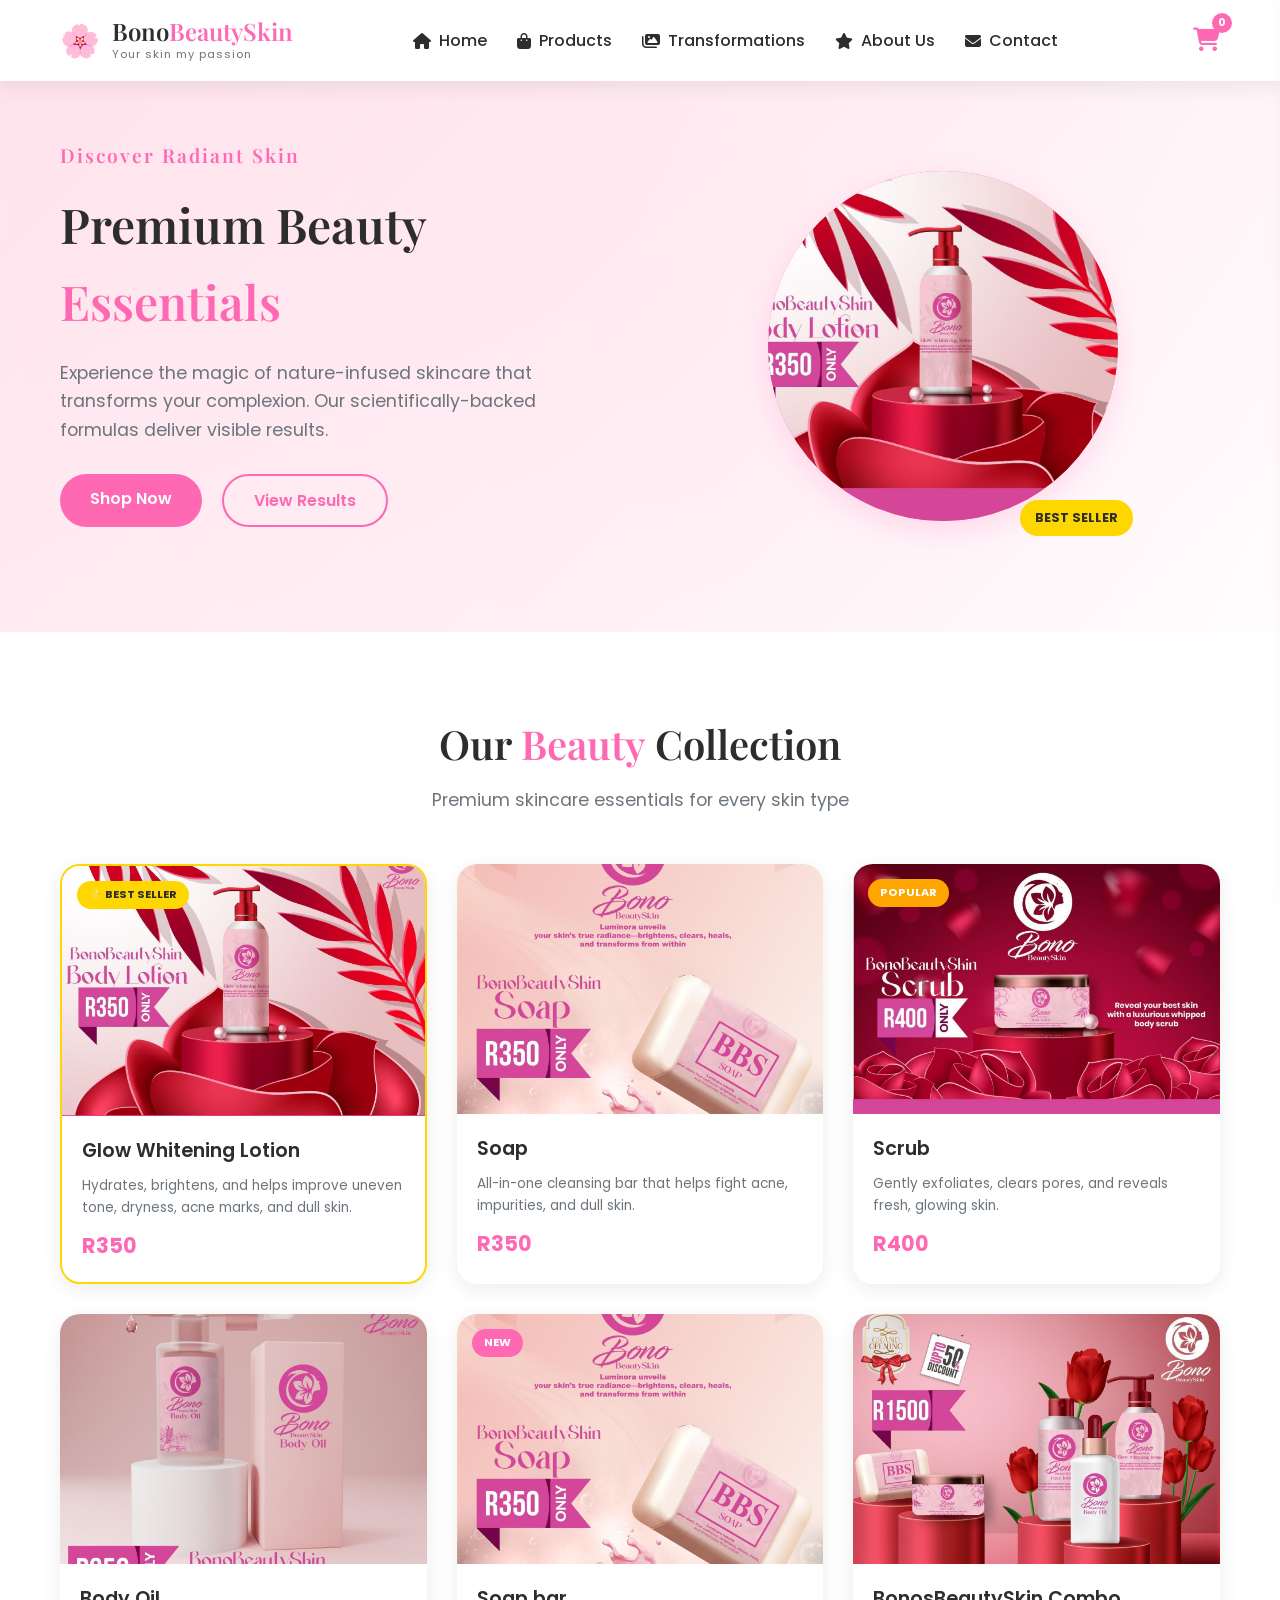
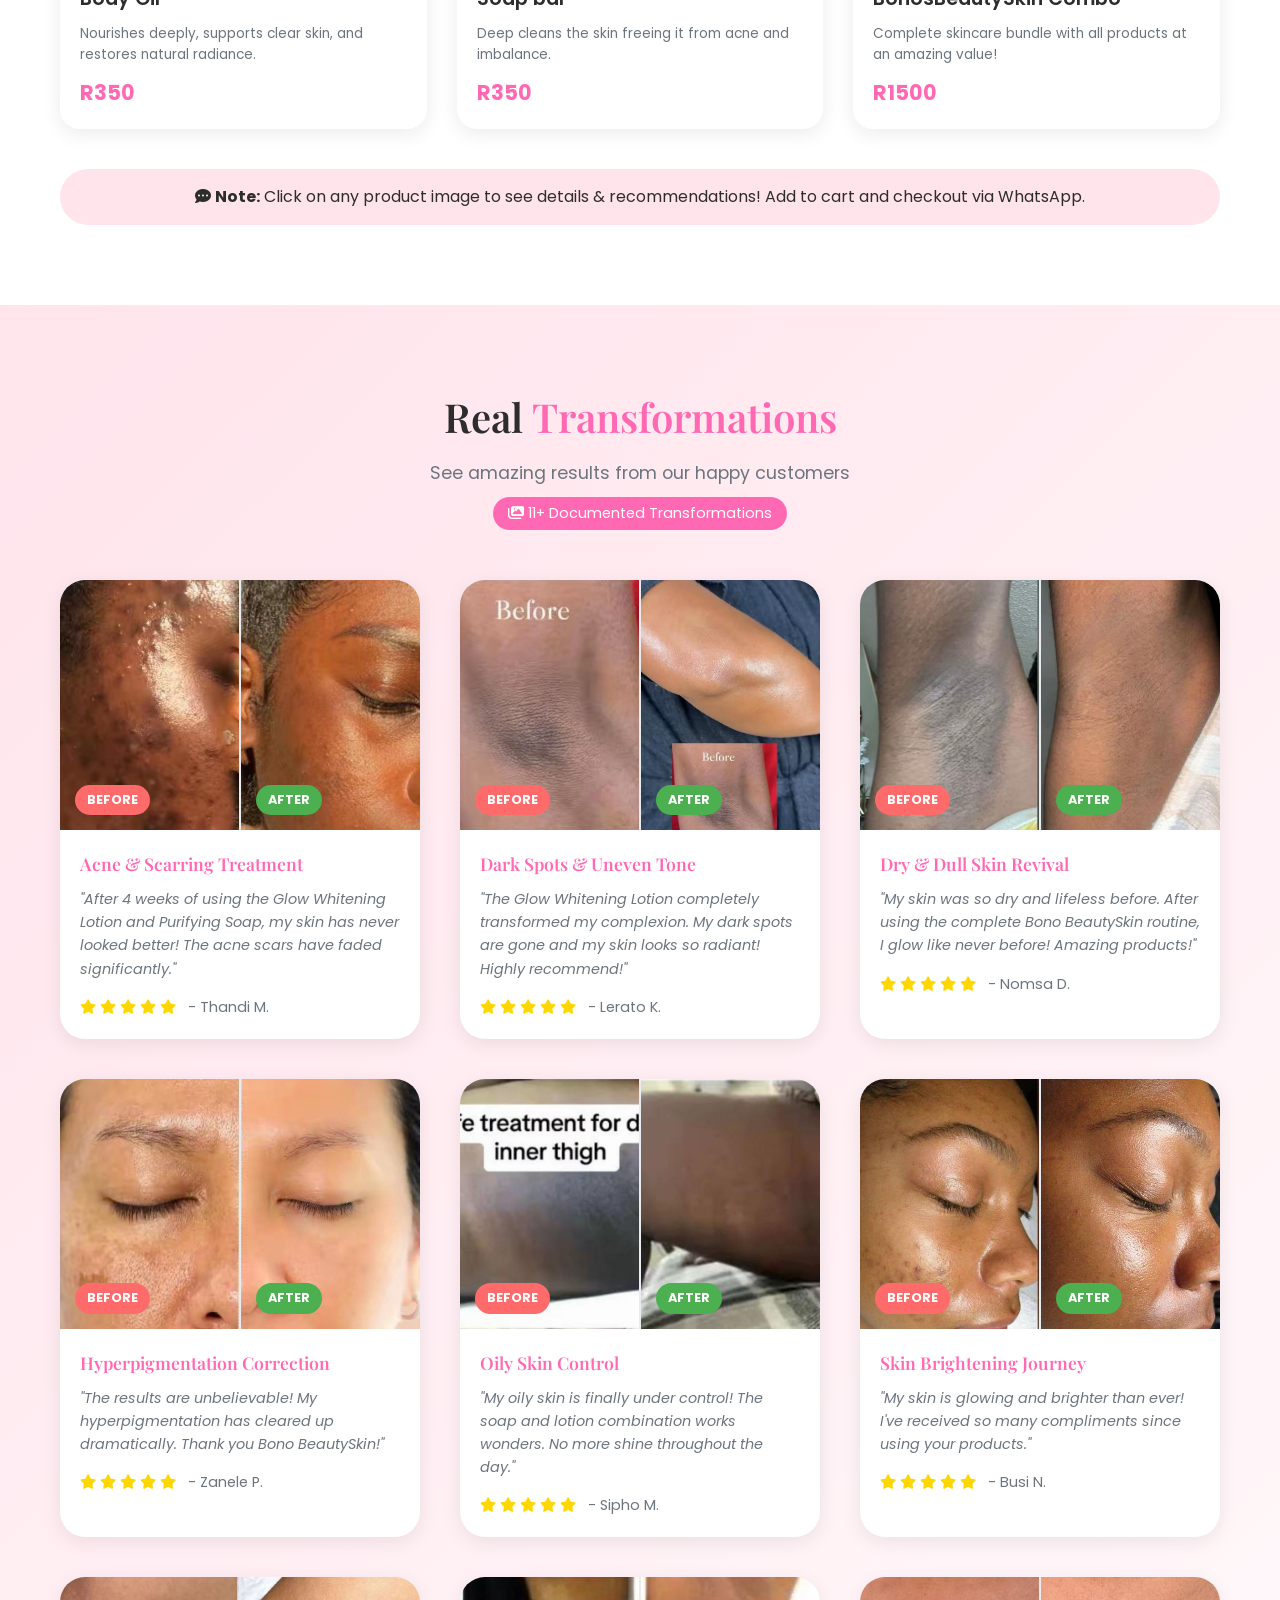
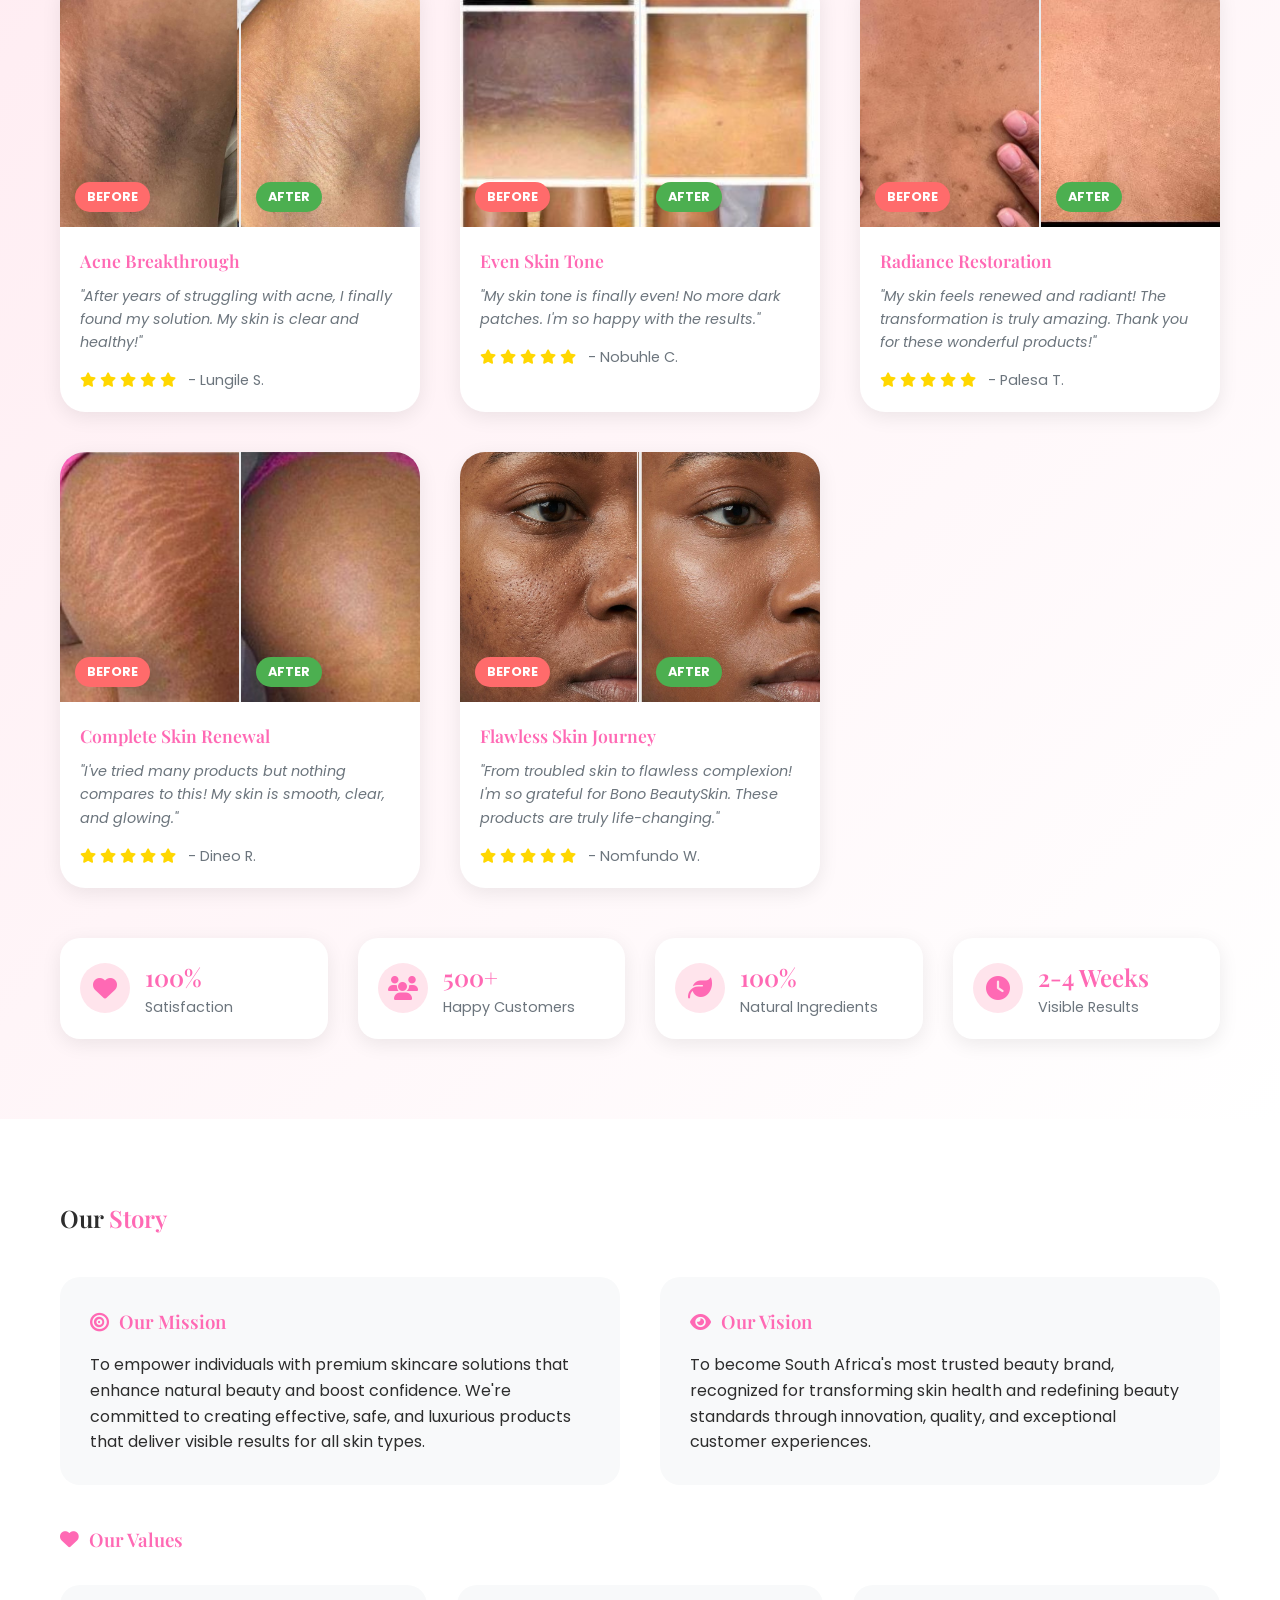
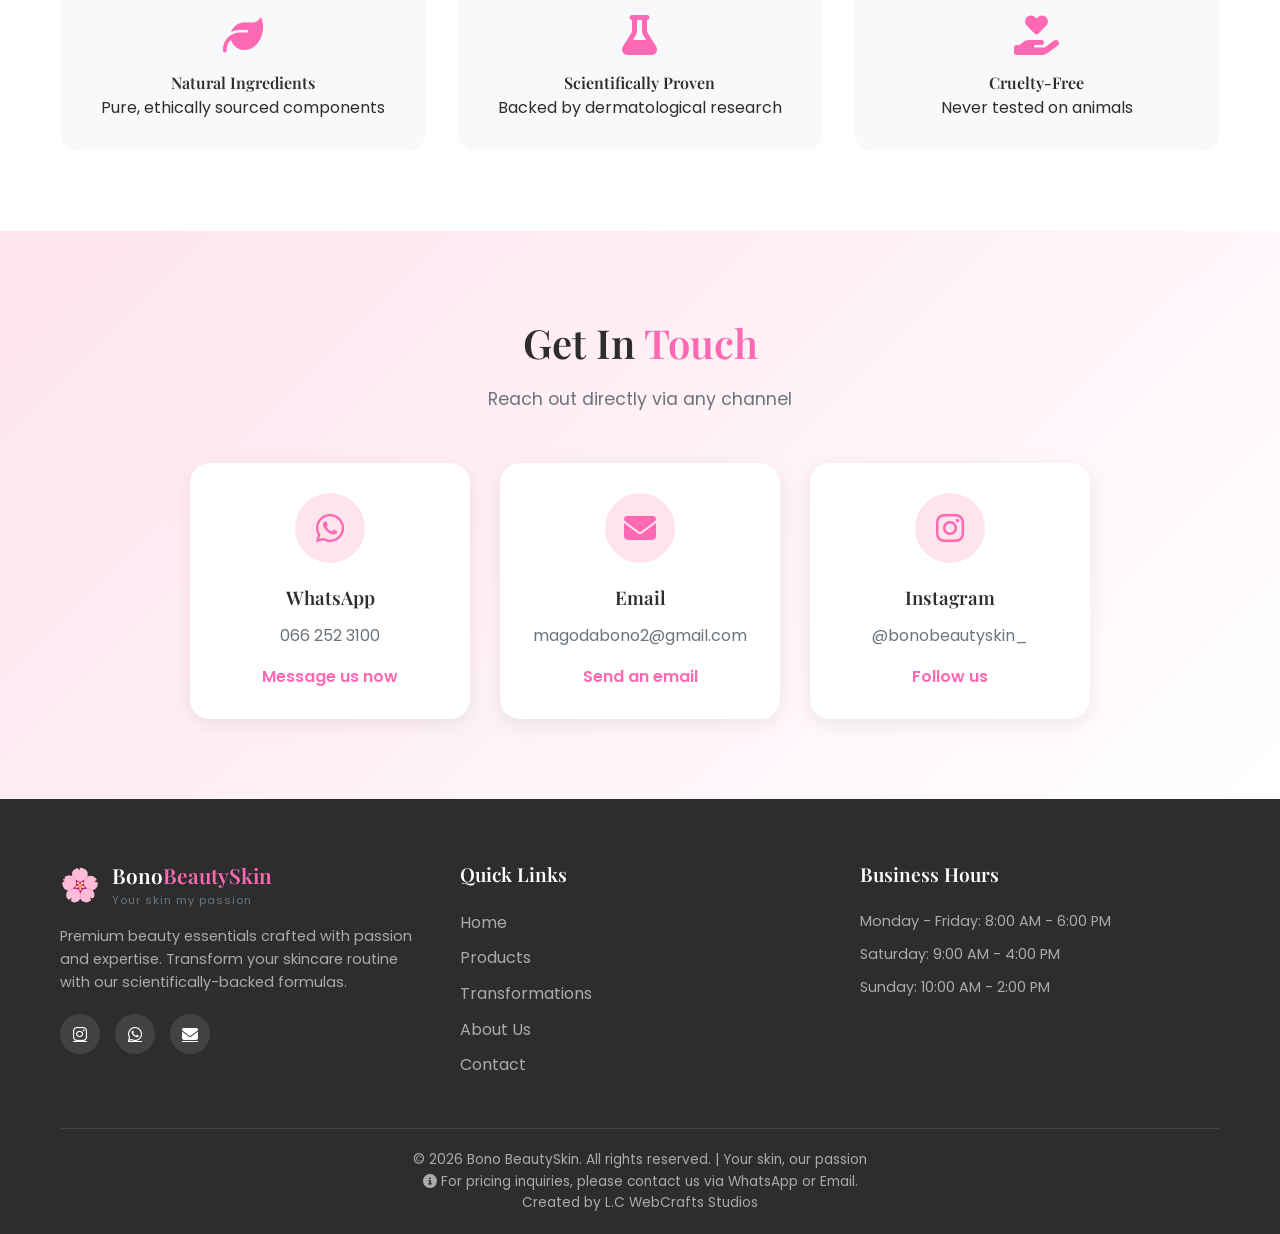
==== commit b1cd0e1a: "Update print statement from 'Hello' to 'Goodbye'" ====
--- a/index.html
+++ b/index.html
@@ -201,7 +201,7 @@
         </div>
     </section>
 
-    <!-- Transformations Section -->
+    <!-- Transformations Section with All 11 Images -->
     <section id="before-after" class="before-after">
         <div class="container">
             <div class="section-header">
@@ -210,7 +210,7 @@
                 <div class="transform-count"><i class="fas fa-images"></i> 11+ Documented Transformations</div>
             </div>
             
-            <!-- Transformation Gallery -->
+            <!-- Transformation Gallery - All 11 Transformations -->
             <div class="transformations-gallery">
                 <div class="transformation-card">
                     <div class="transformation-images">
@@ -277,6 +277,190 @@
                             <i class="fas fa-star"></i>
                             <i class="fas fa-star"></i>
                             <span>- Nomsa D.</span>
+                        </div>
+                    </div>
+                </div>
+
+                <div class="transformation-card">
+                    <div class="transformation-images">
+                        <div class="before-img" style="background-image: url('images/transformations/before4.jpg');">
+                            <span class="label">BEFORE</span>
+                        </div>
+                        <div class="after-img" style="background-image: url('images/transformations/after4.jpg');">
+                            <span class="label">AFTER</span>
+                        </div>
+                    </div>
+                    <div class="transformation-info">
+                        <h4>Hyperpigmentation Correction</h4>
+                        <p>"The results are unbelievable! My hyperpigmentation has cleared up dramatically. Thank you Bono BeautySkin!"</p>
+                        <div class="customer-rating">
+                            <i class="fas fa-star"></i>
+                            <i class="fas fa-star"></i>
+                            <i class="fas fa-star"></i>
+                            <i class="fas fa-star"></i>
+                            <i class="fas fa-star"></i>
+                            <span>- Zanele P.</span>
+                        </div>
+                    </div>
+                </div>
+
+                <div class="transformation-card">
+                    <div class="transformation-images">
+                        <div class="before-img" style="background-image: url('images/transformations/before5.jpg');">
+                            <span class="label">BEFORE</span>
+                        </div>
+                        <div class="after-img" style="background-image: url('images/transformations/after5.jpg');">
+                            <span class="label">AFTER</span>
+                        </div>
+                    </div>
+                    <div class="transformation-info">
+                        <h4>Oily Skin Control</h4>
+                        <p>"My oily skin is finally under control! The soap and lotion combination works wonders. No more shine throughout the day."</p>
+                        <div class="customer-rating">
+                            <i class="fas fa-star"></i>
+                            <i class="fas fa-star"></i>
+                            <i class="fas fa-star"></i>
+                            <i class="fas fa-star"></i>
+                            <i class="fas fa-star"></i>
+                            <span>- Sipho M.</span>
+                        </div>
+                    </div>
+                </div>
+
+                <div class="transformation-card">
+                    <div class="transformation-images">
+                        <div class="before-img" style="background-image: url('images/transformations/before6.jpg');">
+                            <span class="label">BEFORE</span>
+                        </div>
+                        <div class="after-img" style="background-image: url('images/transformations/after6.jpg');">
+                            <span class="label">AFTER</span>
+                        </div>
+                    </div>
+                    <div class="transformation-info">
+                        <h4>Skin Brightening Journey</h4>
+                        <p>"My skin is glowing and brighter than ever! I've received so many compliments since using your products."</p>
+                        <div class="customer-rating">
+                            <i class="fas fa-star"></i>
+                            <i class="fas fa-star"></i>
+                            <i class="fas fa-star"></i>
+                            <i class="fas fa-star"></i>
+                            <i class="fas fa-star"></i>
+                            <span>- Busi N.</span>
+                        </div>
+                    </div>
+                </div>
+
+                <div class="transformation-card">
+                    <div class="transformation-images">
+                        <div class="before-img" style="background-image: url('images/transformations/before7.jpg');">
+                            <span class="label">BEFORE</span>
+                        </div>
+                        <div class="after-img" style="background-image: url('images/transformations/after7.jpg');">
+                            <span class="label">AFTER</span>
+                        </div>
+                    </div>
+                    <div class="transformation-info">
+                        <h4>Acne Breakthrough</h4>
+                        <p>"After years of struggling with acne, I finally found my solution. My skin is clear and healthy!"</p>
+                        <div class="customer-rating">
+                            <i class="fas fa-star"></i>
+                            <i class="fas fa-star"></i>
+                            <i class="fas fa-star"></i>
+                            <i class="fas fa-star"></i>
+                            <i class="fas fa-star"></i>
+                            <span>- Lungile S.</span>
+                        </div>
+                    </div>
+                </div>
+
+                <div class="transformation-card">
+                    <div class="transformation-images">
+                        <div class="before-img" style="background-image: url('images/transformations/before8.jpg');">
+                            <span class="label">BEFORE</span>
+                        </div>
+                        <div class="after-img" style="background-image: url('images/transformations/after8.jpg');">
+                            <span class="label">AFTER</span>
+                        </div>
+                    </div>
+                    <div class="transformation-info">
+                        <h4>Even Skin Tone</h4>
+                        <p>"My skin tone is finally even! No more dark patches. I'm so happy with the results."</p>
+                        <div class="customer-rating">
+                            <i class="fas fa-star"></i>
+                            <i class="fas fa-star"></i>
+                            <i class="fas fa-star"></i>
+                            <i class="fas fa-star"></i>
+                            <i class="fas fa-star"></i>
+                            <span>- Nobuhle C.</span>
+                        </div>
+                    </div>
+                </div>
+
+                <div class="transformation-card">
+                    <div class="transformation-images">
+                        <div class="before-img" style="background-image: url('images/transformations/before9.jpg');">
+                            <span class="label">BEFORE</span>
+                        </div>
+                        <div class="after-img" style="background-image: url('images/transformations/after9.jpg');">
+                            <span class="label">AFTER</span>
+                        </div>
+                    </div>
+                    <div class="transformation-info">
+                        <h4>Radiance Restoration</h4>
+                        <p>"My skin feels renewed and radiant! The transformation is truly amazing. Thank you for these wonderful products!"</p>
+                        <div class="customer-rating">
+                            <i class="fas fa-star"></i>
+                            <i class="fas fa-star"></i>
+                            <i class="fas fa-star"></i>
+                            <i class="fas fa-star"></i>
+                            <i class="fas fa-star"></i>
+                            <span>- Palesa T.</span>
+                        </div>
+                    </div>
+                </div>
+
+                <div class="transformation-card">
+                    <div class="transformation-images">
+                        <div class="before-img" style="background-image: url('images/transformations/before10.jpg');">
+                            <span class="label">BEFORE</span>
+                        </div>
+                        <div class="after-img" style="background-image: url('images/transformations/after10.jpg');">
+                            <span class="label">AFTER</span>
+                        </div>
+                    </div>
+                    <div class="transformation-info">
+                        <h4>Complete Skin Renewal</h4>
+                        <p>"I've tried many products but nothing compares to this! My skin is smooth, clear, and glowing."</p>
+                        <div class="customer-rating">
+                            <i class="fas fa-star"></i>
+                            <i class="fas fa-star"></i>
+                            <i class="fas fa-star"></i>
+                            <i class="fas fa-star"></i>
+                            <i class="fas fa-star"></i>
+                            <span>- Dineo R.</span>
+                        </div>
+                    </div>
+                </div>
+
+                <div class="transformation-card">
+                    <div class="transformation-images">
+                        <div class="before-img" style="background-image: url('images/transformations/before11.jpg');">
+                            <span class="label">BEFORE</span>
+                        </div>
+                        <div class="after-img" style="background-image: url('images/transformations/after11.jpg');">
+                            <span class="label">AFTER</span>
+                        </div>
+                    </div>
+                    <div class="transformation-info">
+                        <h4>Flawless Skin Journey</h4>
+                        <p>"From troubled skin to flawless complexion! I'm so grateful for Bono BeautySkin. These products are truly life-changing."</p>
+                        <div class="customer-rating">
+                            <i class="fas fa-star"></i>
+                            <i class="fas fa-star"></i>
+                            <i class="fas fa-star"></i>
+                            <i class="fas fa-star"></i>
+                            <i class="fas fa-star"></i>
+                            <span>- Nomfundo W.</span>
                         </div>
                     </div>
                 </div>
@@ -447,4 +631,4 @@
 
     <script src="script.js"></script>
 </body>
-</html>+</html>
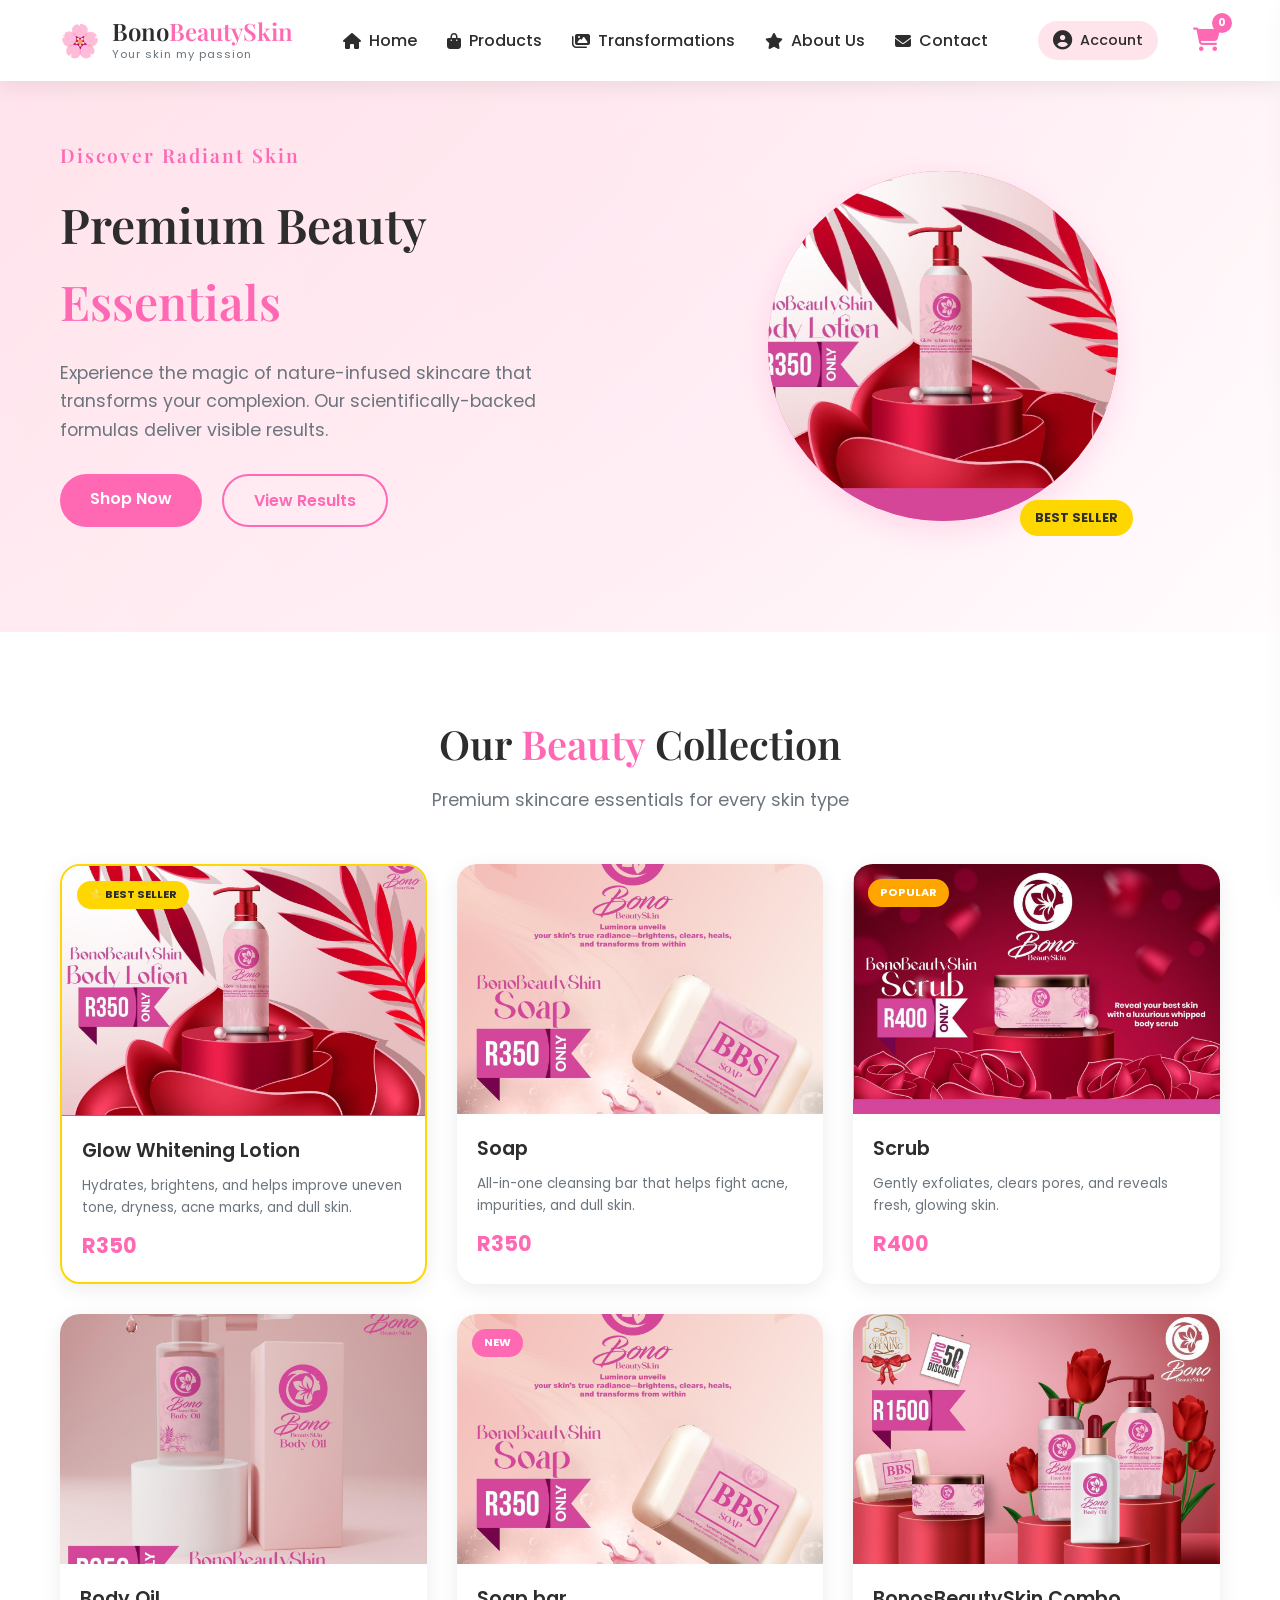
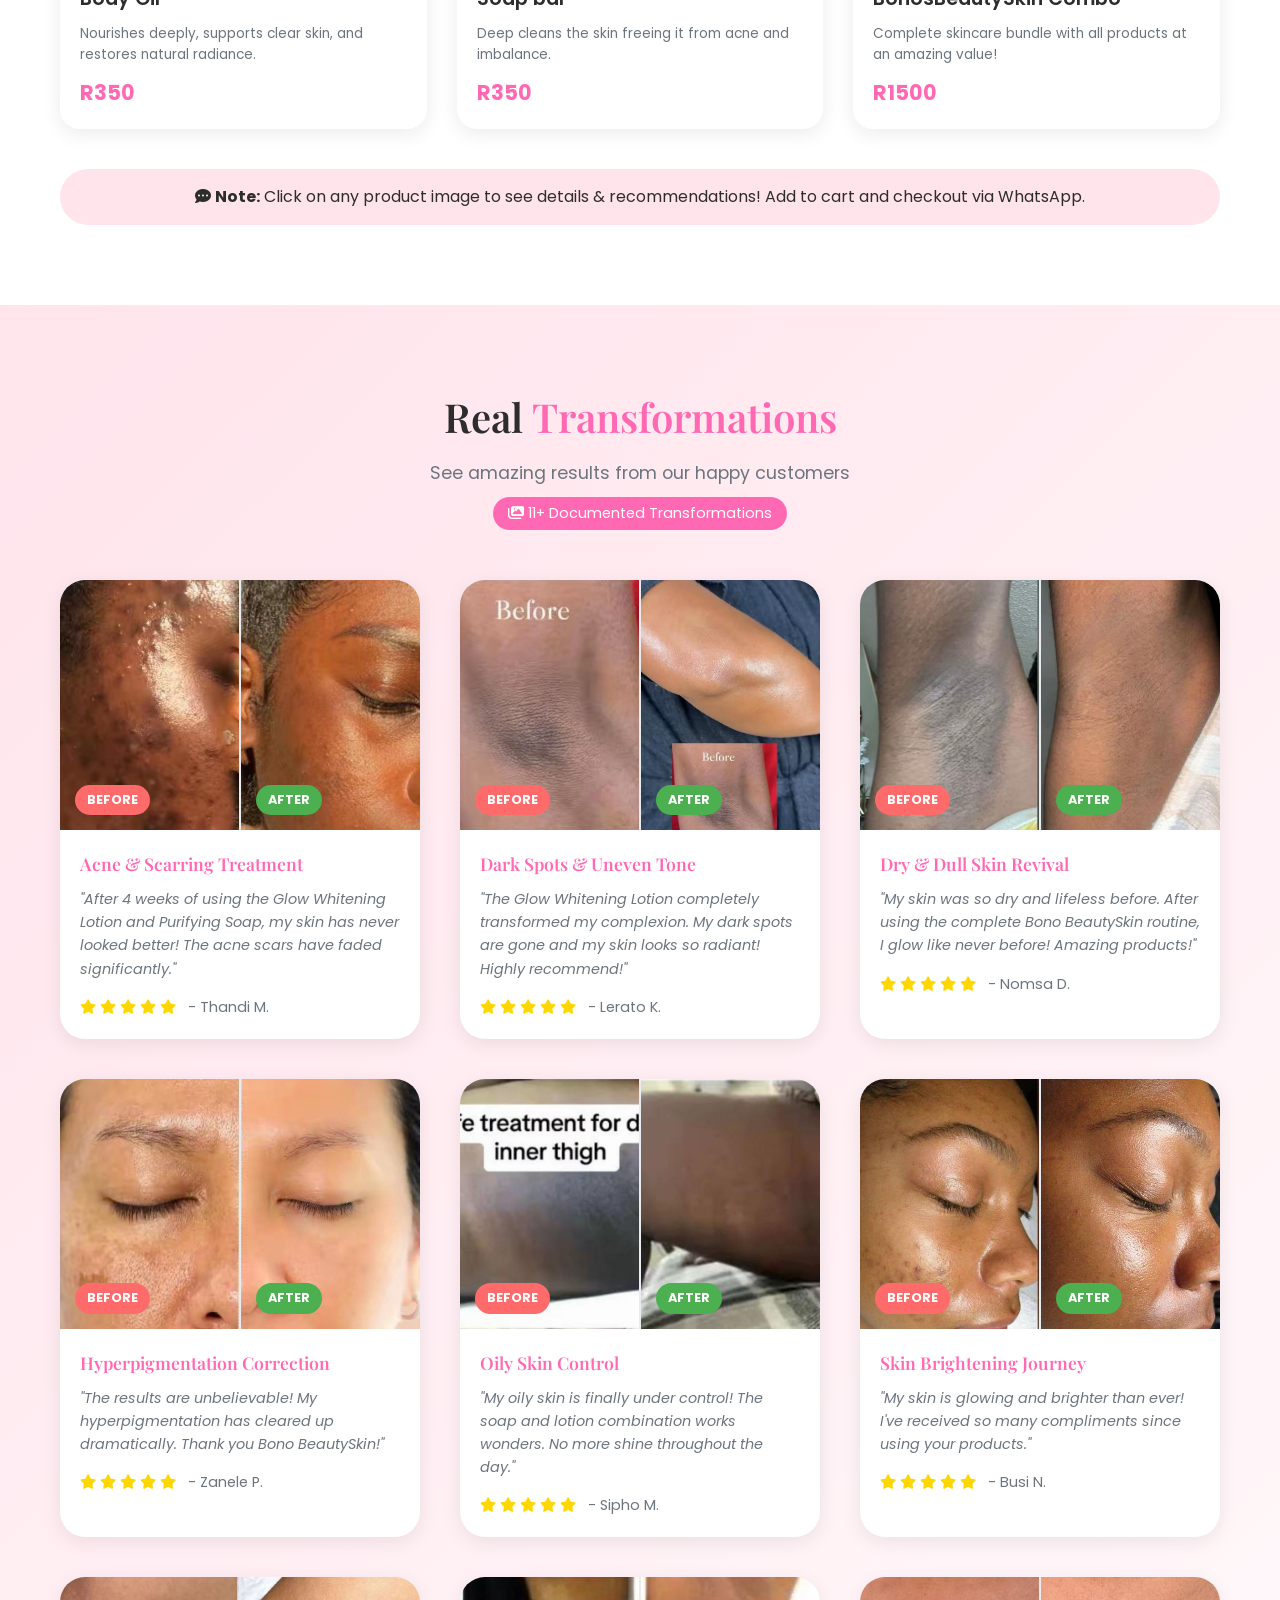
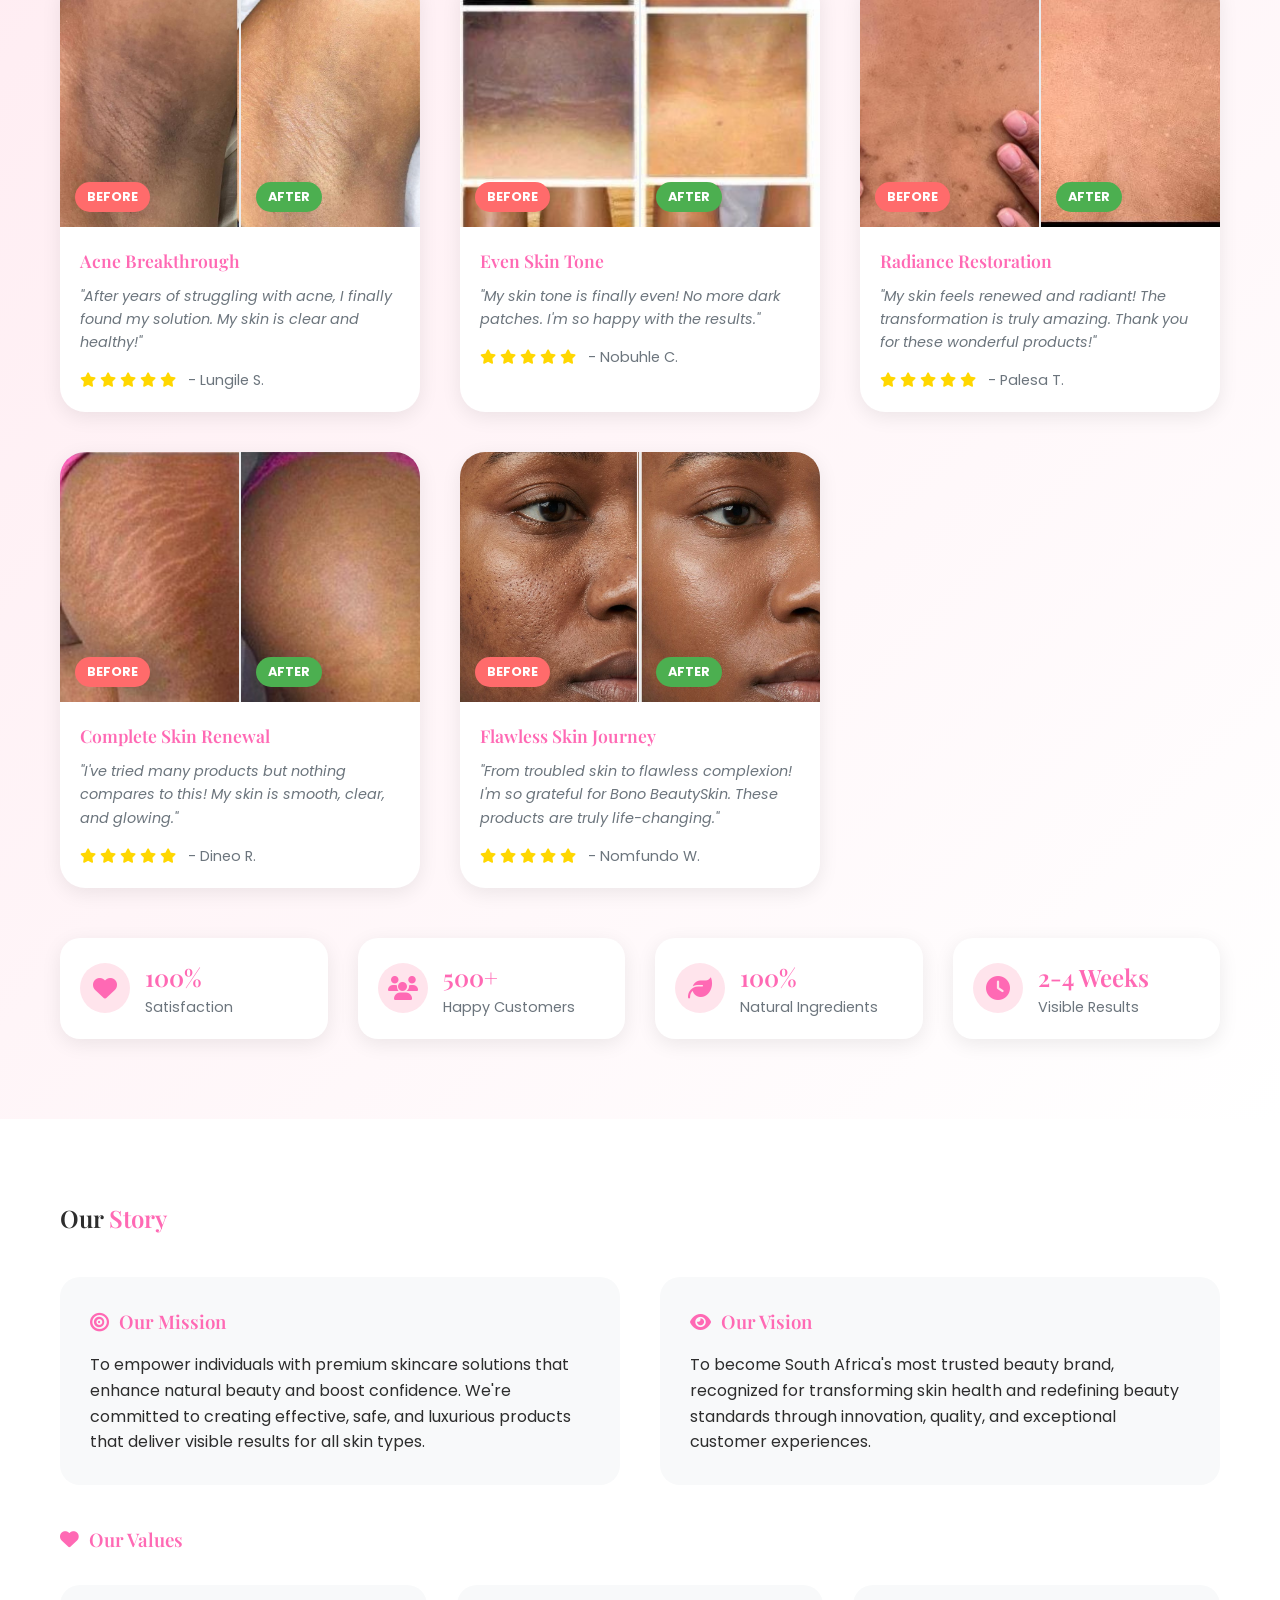
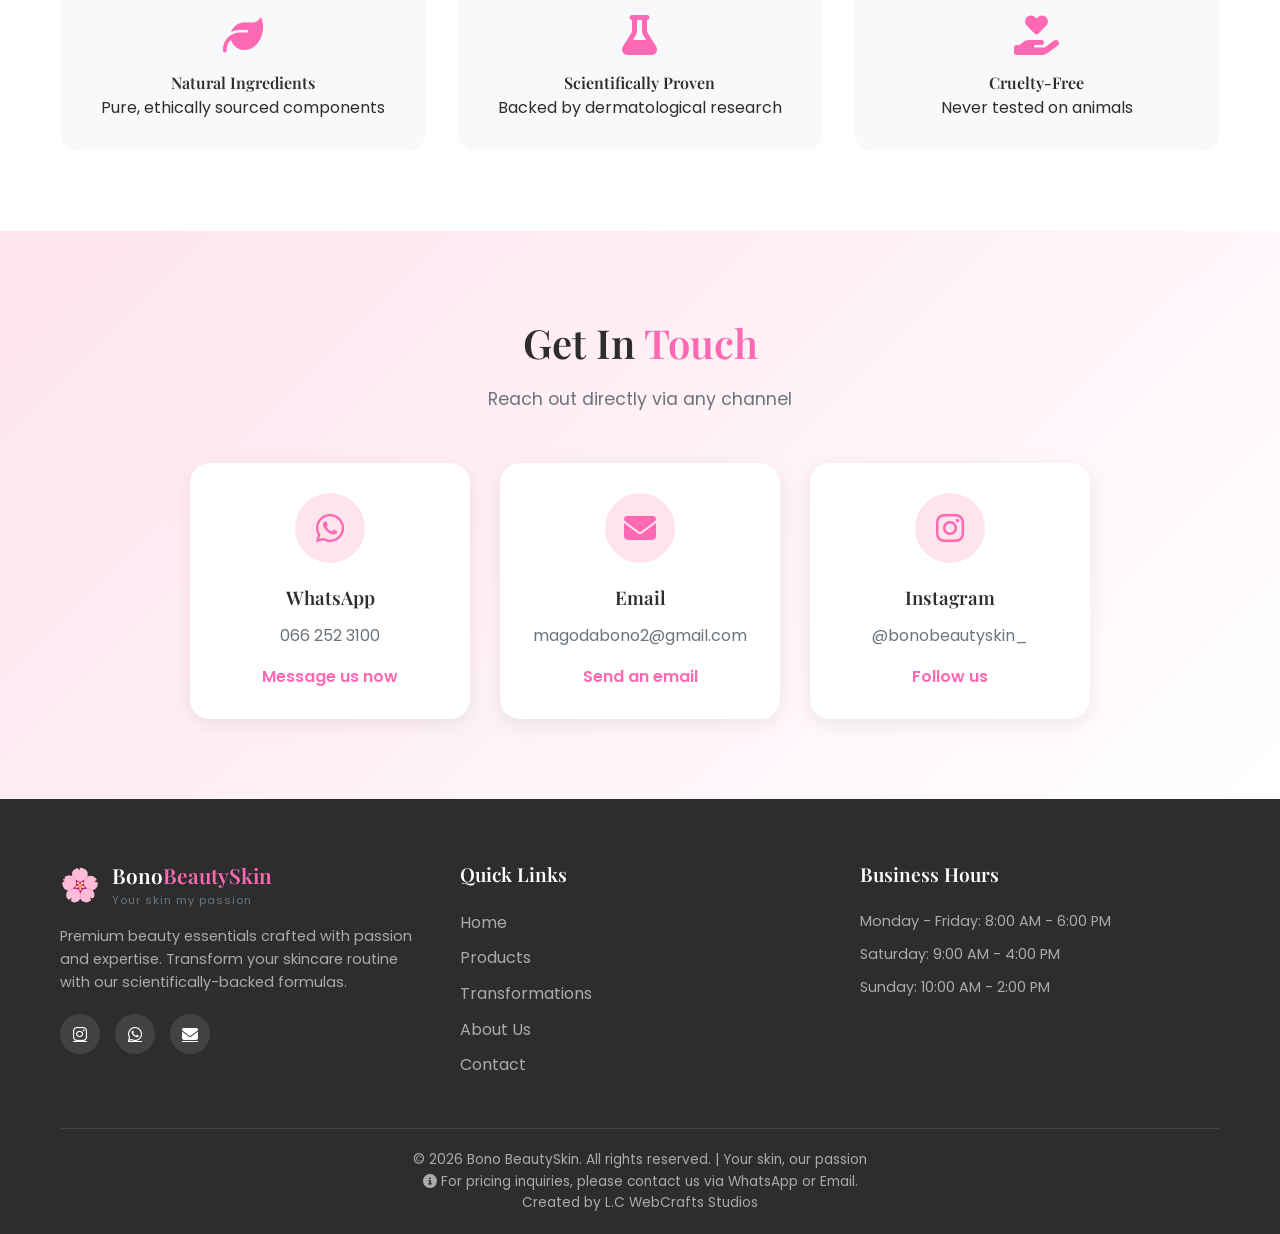
==== commit b56867a3: "Add files via upload" ====
--- a/index.html
+++ b/index.html
@@ -33,13 +33,98 @@
                     <li><a href="#contact"><i class="fas fa-envelope"></i> Contact</a></li>
                 </ul>
                 
-                <div class="cart-icon" id="cartIcon">
-                    <i class="fas fa-shopping-cart"></i>
-                    <span class="cart-count" id="cartCount">0</span>
+                <div class="user-controls">
+                    <div class="user-icon" id="userIcon">
+                        <i class="fas fa-user-circle"></i>
+                        <span id="userNameDisplay">Account</span>
+                    </div>
+                    <div class="cart-icon" id="cartIcon">
+                        <i class="fas fa-shopping-cart"></i>
+                        <span class="cart-count" id="cartCount">0</span>
+                    </div>
                 </div>
             </nav>
         </div>
     </header>
+
+    <!-- Login/Register Modal -->
+    <div class="auth-modal" id="authModal">
+        <div class="auth-overlay"></div>
+        <div class="auth-container">
+            <button class="auth-close" id="authClose"><i class="fas fa-times"></i></button>
+            
+            <!-- Login Form -->
+            <div class="auth-form login-form active" id="loginForm">
+                <div class="auth-header">
+                    <h2>Welcome Back</h2>
+                    <p>Sign in to access your account</p>
+                </div>
+                <form id="loginFormElement">
+                    <div class="form-group">
+                        <label><i class="fas fa-envelope"></i> Email Address</label>
+                        <input type="email" id="loginEmail" required placeholder="Enter your email">
+                    </div>
+                    <div class="form-group">
+                        <label><i class="fas fa-lock"></i> Password</label>
+                        <input type="password" id="loginPassword" required placeholder="Enter your password">
+                    </div>
+                    <button type="submit" class="auth-btn">Sign In</button>
+                </form>
+                <div class="auth-footer">
+                    <p>Don't have an account? <a href="#" id="showRegister">Create Account</a></p>
+                </div>
+            </div>
+            
+            <!-- Register Form -->
+            <div class="auth-form register-form" id="registerForm">
+                <div class="auth-header">
+                    <h2>Create Account</h2>
+                    <p>Join Bono BeautySkin family</p>
+                </div>
+                <form id="registerFormElement">
+                    <div class="form-group">
+                        <label><i class="fas fa-user"></i> Full Name</label>
+                        <input type="text" id="regName" required placeholder="Enter your full name">
+                    </div>
+                    <div class="form-group">
+                        <label><i class="fas fa-envelope"></i> Email Address</label>
+                        <input type="email" id="regEmail" required placeholder="Enter your email">
+                    </div>
+                    <div class="form-group">
+                        <label><i class="fas fa-phone"></i> Phone Number</label>
+                        <input type="tel" id="regPhone" required placeholder="Enter your phone number">
+                    </div>
+                    <div class="form-group">
+                        <label><i class="fas fa-lock"></i> Password</label>
+                        <input type="password" id="regPassword" required placeholder="Create a password (min 6 characters)">
+                    </div>
+                    <div class="form-group">
+                        <label><i class="fas fa-check-circle"></i> Confirm Password</label>
+                        <input type="password" id="regConfirmPassword" required placeholder="Confirm your password">
+                    </div>
+                    <button type="submit" class="auth-btn">Create Account</button>
+                </form>
+                <div class="auth-footer">
+                    <p>Already have an account? <a href="#" id="showLogin">Sign In</a></p>
+                </div>
+            </div>
+        </div>
+    </div>
+
+    <!-- User Menu Dropdown -->
+    <div class="user-menu" id="userMenu">
+        <div class="user-menu-header">
+            <i class="fas fa-user-circle"></i>
+            <div>
+                <h4 id="userMenuName">User Name</h4>
+                <p id="userMenuEmail">user@email.com</p>
+            </div>
+        </div>
+        <div class="user-menu-items">
+            <a href="dashboard.html"><i class="fas fa-tachometer-alt"></i> Dashboard</a>
+            <a href="#" id="logoutBtn"><i class="fas fa-sign-out-alt"></i> Logout</a>
+        </div>
+    </div>
 
     <!-- Cart Sidebar -->
     <div class="cart-sidebar" id="cartSidebar">
@@ -101,7 +186,7 @@
             </div>
             
             <div class="products-grid">
-                <!-- Product 1 - Glow Whitening Lotion (Best Seller) -->
+                <!-- Product 1 - Glow Whitening Lotion -->
                 <div class="product-card featured" data-id="1">
                     <div class="product-image" style="background-image: url('images/products/product1.jpg');">
                         <div class="product-overlay">
@@ -210,8 +295,8 @@
                 <div class="transform-count"><i class="fas fa-images"></i> 11+ Documented Transformations</div>
             </div>
             
-            <!-- Transformation Gallery - All 11 Transformations -->
             <div class="transformations-gallery">
+                <!-- Transformation 1 -->
                 <div class="transformation-card">
                     <div class="transformation-images">
                         <div class="before-img" style="background-image: url('images/transformations/before1.jpg');">
@@ -235,6 +320,7 @@
                     </div>
                 </div>
 
+                <!-- Transformation 2 -->
                 <div class="transformation-card">
                     <div class="transformation-images">
                         <div class="before-img" style="background-image: url('images/transformations/before2.jpg');">
@@ -258,6 +344,7 @@
                     </div>
                 </div>
 
+                <!-- Transformation 3 -->
                 <div class="transformation-card">
                     <div class="transformation-images">
                         <div class="before-img" style="background-image: url('images/transformations/before3.jpg');">
@@ -281,6 +368,7 @@
                     </div>
                 </div>
 
+                <!-- Transformation 4 -->
                 <div class="transformation-card">
                     <div class="transformation-images">
                         <div class="before-img" style="background-image: url('images/transformations/before4.jpg');">
@@ -304,6 +392,7 @@
                     </div>
                 </div>
 
+                <!-- Transformation 5 -->
                 <div class="transformation-card">
                     <div class="transformation-images">
                         <div class="before-img" style="background-image: url('images/transformations/before5.jpg');">
@@ -327,6 +416,7 @@
                     </div>
                 </div>
 
+                <!-- Transformation 6 -->
                 <div class="transformation-card">
                     <div class="transformation-images">
                         <div class="before-img" style="background-image: url('images/transformations/before6.jpg');">
@@ -350,6 +440,7 @@
                     </div>
                 </div>
 
+                <!-- Transformation 7 -->
                 <div class="transformation-card">
                     <div class="transformation-images">
                         <div class="before-img" style="background-image: url('images/transformations/before7.jpg');">
@@ -373,6 +464,7 @@
                     </div>
                 </div>
 
+                <!-- Transformation 8 -->
                 <div class="transformation-card">
                     <div class="transformation-images">
                         <div class="before-img" style="background-image: url('images/transformations/before8.jpg');">
@@ -396,6 +488,7 @@
                     </div>
                 </div>
 
+                <!-- Transformation 9 -->
                 <div class="transformation-card">
                     <div class="transformation-images">
                         <div class="before-img" style="background-image: url('images/transformations/before9.jpg');">
@@ -419,6 +512,7 @@
                     </div>
                 </div>
 
+                <!-- Transformation 10 -->
                 <div class="transformation-card">
                     <div class="transformation-images">
                         <div class="before-img" style="background-image: url('images/transformations/before10.jpg');">
@@ -442,6 +536,7 @@
                     </div>
                 </div>
 
+                <!-- Transformation 11 -->
                 <div class="transformation-card">
                     <div class="transformation-images">
                         <div class="before-img" style="background-image: url('images/transformations/before11.jpg');">
@@ -629,6 +724,7 @@
         </div>
     </div>
 
+    <script src="auth.js"></script>
     <script src="script.js"></script>
 </body>
-</html>
+</html>
--- a/style.css
+++ b/style.css
@@ -661,7 +661,7 @@
 
 .transformations-gallery {
     display: grid;
-    grid-template-columns: repeat(auto-fit, minmax(320px, 1fr));
+    grid-template-columns: repeat(auto-fill, minmax(350px, 1fr));
     gap: 40px;
     margin-bottom: 50px;
 }
@@ -676,7 +676,7 @@
 }
 
 .transformation-card:hover {
-    transform: translateY(-5px);
+    transform: translateY(-10px);
     box-shadow: var(--shadow-hover);
 }
 
@@ -711,6 +711,7 @@
     border-radius: 20px;
     font-size: 0.8rem;
     font-weight: bold;
+    z-index: 2;
 }
 
 .before-img .label {
@@ -1118,6 +1119,79 @@
     color: var(--primary-pink);
     font-weight: bold;
     margin: 15px 0;
+}
+
+.product-description p, .product-benefits p, .product-how-to p {
+    color: var(--text-light);
+    margin-bottom: 15px;
+}
+
+.product-benefits h4, .product-how-to h4 {
+    color: var(--primary-pink);
+    margin: 15px 0 5px;
+    display: flex;
+    align-items: center;
+    gap: 8px;
+}
+
+.recommended-section {
+    margin-top: 30px;
+    padding-top: 20px;
+    border-top: 2px solid var(--soft-pink);
+}
+
+.recommended-section h4 {
+    margin-bottom: 15px;
+    color: var(--text-dark);
+}
+
+.recommended-grid {
+    display: flex;
+    gap: 15px;
+    flex-wrap: wrap;
+    margin-top: 15px;
+}
+
+.recommend-item {
+    width: 100px;
+    text-align: center;
+    cursor: pointer;
+    transition: var(--transition);
+}
+
+.recommend-item:hover {
+    transform: translateY(-5px);
+}
+
+.recommend-img {
+    width: 80px;
+    height: 80px;
+    background-size: cover;
+    background-position: center;
+    border-radius: 15px;
+    margin: 0 auto;
+    box-shadow: var(--shadow);
+    transition: var(--transition);
+}
+
+.recommend-item:hover .recommend-img {
+    box-shadow: var(--shadow-hover);
+}
+
+.recommend-item p {
+    font-size: 0.8rem;
+    margin-top: 5px;
+    font-weight: 500;
+}
+
+.recommend-item small {
+    color: var(--primary-pink);
+    font-weight: 600;
+}
+
+.add-to-cart-modal {
+    width: 100%;
+    margin-top: 20px;
 }
 
 /* Animations */
@@ -1221,6 +1295,10 @@
         right: -100%;
     }
     
+    .transformations-gallery {
+        grid-template-columns: 1fr;
+    }
+    
     .modal-content {
         padding: 20px;
     }
@@ -1239,11 +1317,251 @@
         grid-template-columns: 1fr;
     }
     
-    .transformations-gallery {
-        grid-template-columns: 1fr;
-    }
-    
     .stats-banner {
         grid-template-columns: 1fr;
     }
+}
+/* Auth Modal Styles - Add these to your existing style.css */
+.user-controls {
+    display: flex;
+    align-items: center;
+    gap: 20px;
+}
+
+.user-icon {
+    display: flex;
+    align-items: center;
+    gap: 8px;
+    cursor: pointer;
+    padding: 8px 15px;
+    border-radius: 30px;
+    background: var(--soft-pink);
+    transition: all 0.3s ease;
+}
+
+.user-icon:hover {
+    background: var(--primary-pink);
+    color: white;
+}
+
+.user-icon i {
+    font-size: 1.2rem;
+}
+
+.user-icon span {
+    font-size: 0.9rem;
+    font-weight: 500;
+}
+
+.user-menu {
+    position: fixed;
+    top: 80px;
+    right: 20px;
+    width: 280px;
+    background: white;
+    border-radius: 20px;
+    box-shadow: 0 10px 30px rgba(0, 0, 0, 0.15);
+    z-index: 1500;
+    opacity: 0;
+    visibility: hidden;
+    transform: translateY(-10px);
+    transition: all 0.3s ease;
+}
+
+.user-menu.show {
+    opacity: 1;
+    visibility: visible;
+    transform: translateY(0);
+}
+
+.user-menu-header {
+    padding: 20px;
+    background: linear-gradient(135deg, var(--primary-pink), var(--dark-pink));
+    color: white;
+    border-radius: 20px 20px 0 0;
+    display: flex;
+    align-items: center;
+    gap: 15px;
+}
+
+.user-menu-header i {
+    font-size: 2.5rem;
+}
+
+.user-menu-header h4 {
+    margin: 0;
+    font-size: 1rem;
+}
+
+.user-menu-header p {
+    margin: 5px 0 0;
+    font-size: 0.8rem;
+    opacity: 0.9;
+}
+
+.user-menu-items {
+    padding: 10px;
+}
+
+.user-menu-items a {
+    display: flex;
+    align-items: center;
+    gap: 12px;
+    padding: 12px 15px;
+    color: var(--text-dark);
+    text-decoration: none;
+    border-radius: 12px;
+    transition: all 0.3s ease;
+}
+
+.user-menu-items a:hover {
+    background: var(--soft-pink);
+    color: var(--primary-pink);
+}
+
+.auth-modal {
+    position: fixed;
+    top: 0;
+    left: 0;
+    width: 100%;
+    height: 100%;
+    z-index: 3000;
+    display: flex;
+    align-items: center;
+    justify-content: center;
+    visibility: hidden;
+    opacity: 0;
+    transition: all 0.3s ease;
+}
+
+.auth-modal.active {
+    visibility: visible;
+    opacity: 1;
+}
+
+.auth-overlay {
+    position: absolute;
+    top: 0;
+    left: 0;
+    width: 100%;
+    height: 100%;
+    background: rgba(0, 0, 0, 0.7);
+    backdrop-filter: blur(8px);
+}
+
+.auth-container {
+    position: relative;
+    background: white;
+    max-width: 450px;
+    width: 90%;
+    border-radius: 30px;
+    padding: 40px;
+    animation: modalZoom 0.4s ease;
+}
+
+.auth-close {
+    position: absolute;
+    top: 20px;
+    right: 25px;
+    background: var(--soft-pink);
+    border: none;
+    width: 35px;
+    height: 35px;
+    border-radius: 50%;
+    cursor: pointer;
+    color: var(--primary-pink);
+    transition: all 0.3s ease;
+}
+
+.auth-close:hover {
+    background: var(--primary-pink);
+    color: white;
+    transform: rotate(90deg);
+}
+
+.auth-form {
+    display: none;
+}
+
+.auth-form.active {
+    display: block;
+}
+
+.auth-header {
+    text-align: center;
+    margin-bottom: 30px;
+}
+
+.auth-header h2 {
+    color: var(--primary-pink);
+    margin-bottom: 10px;
+}
+
+.auth-header p {
+    color: var(--text-light);
+}
+
+.form-group {
+    margin-bottom: 20px;
+}
+
+.form-group label {
+    display: block;
+    margin-bottom: 8px;
+    font-weight: 500;
+    color: var(--text-dark);
+}
+
+.form-group label i {
+    margin-right: 8px;
+    color: var(--primary-pink);
+}
+
+.form-group input {
+    width: 100%;
+    padding: 12px 15px;
+    border: 2px solid var(--medium-gray);
+    border-radius: 12px;
+    font-size: 1rem;
+    transition: all 0.3s ease;
+}
+
+.form-group input:focus {
+    outline: none;
+    border-color: var(--primary-pink);
+}
+
+.auth-btn {
+    width: 100%;
+    padding: 14px;
+    background: linear-gradient(135deg, var(--primary-pink), var(--dark-pink));
+    color: white;
+    border: none;
+    border-radius: 30px;
+    font-size: 1rem;
+    font-weight: 600;
+    cursor: pointer;
+    transition: all 0.3s ease;
+}
+
+.auth-btn:hover {
+    transform: translateY(-2px);
+    box-shadow: 0 5px 15px rgba(255, 105, 180, 0.3);
+}
+
+.auth-footer {
+    text-align: center;
+    margin-top: 20px;
+    padding-top: 20px;
+    border-top: 1px solid var(--medium-gray);
+}
+
+.auth-footer a {
+    color: var(--primary-pink);
+    text-decoration: none;
+    font-weight: 600;
+}
+
+.auth-footer a:hover {
+    text-decoration: underline;
 }
